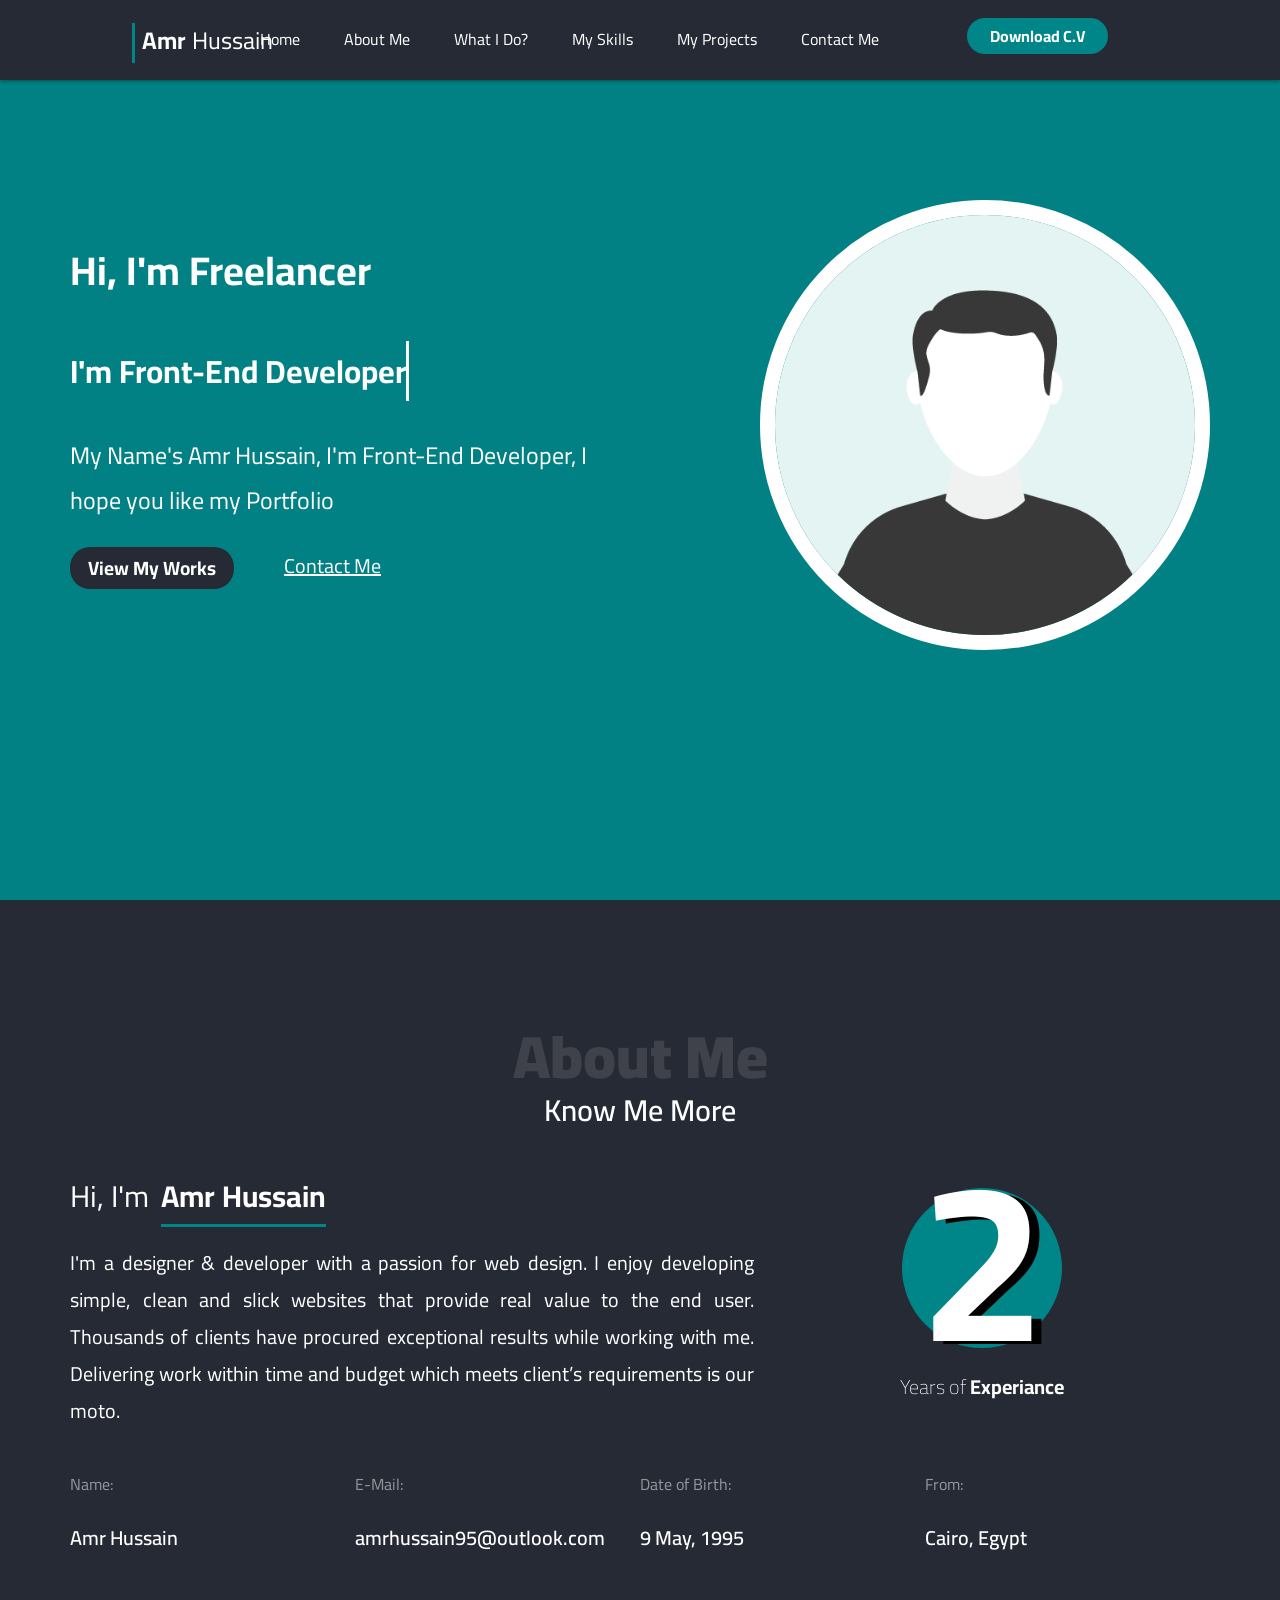
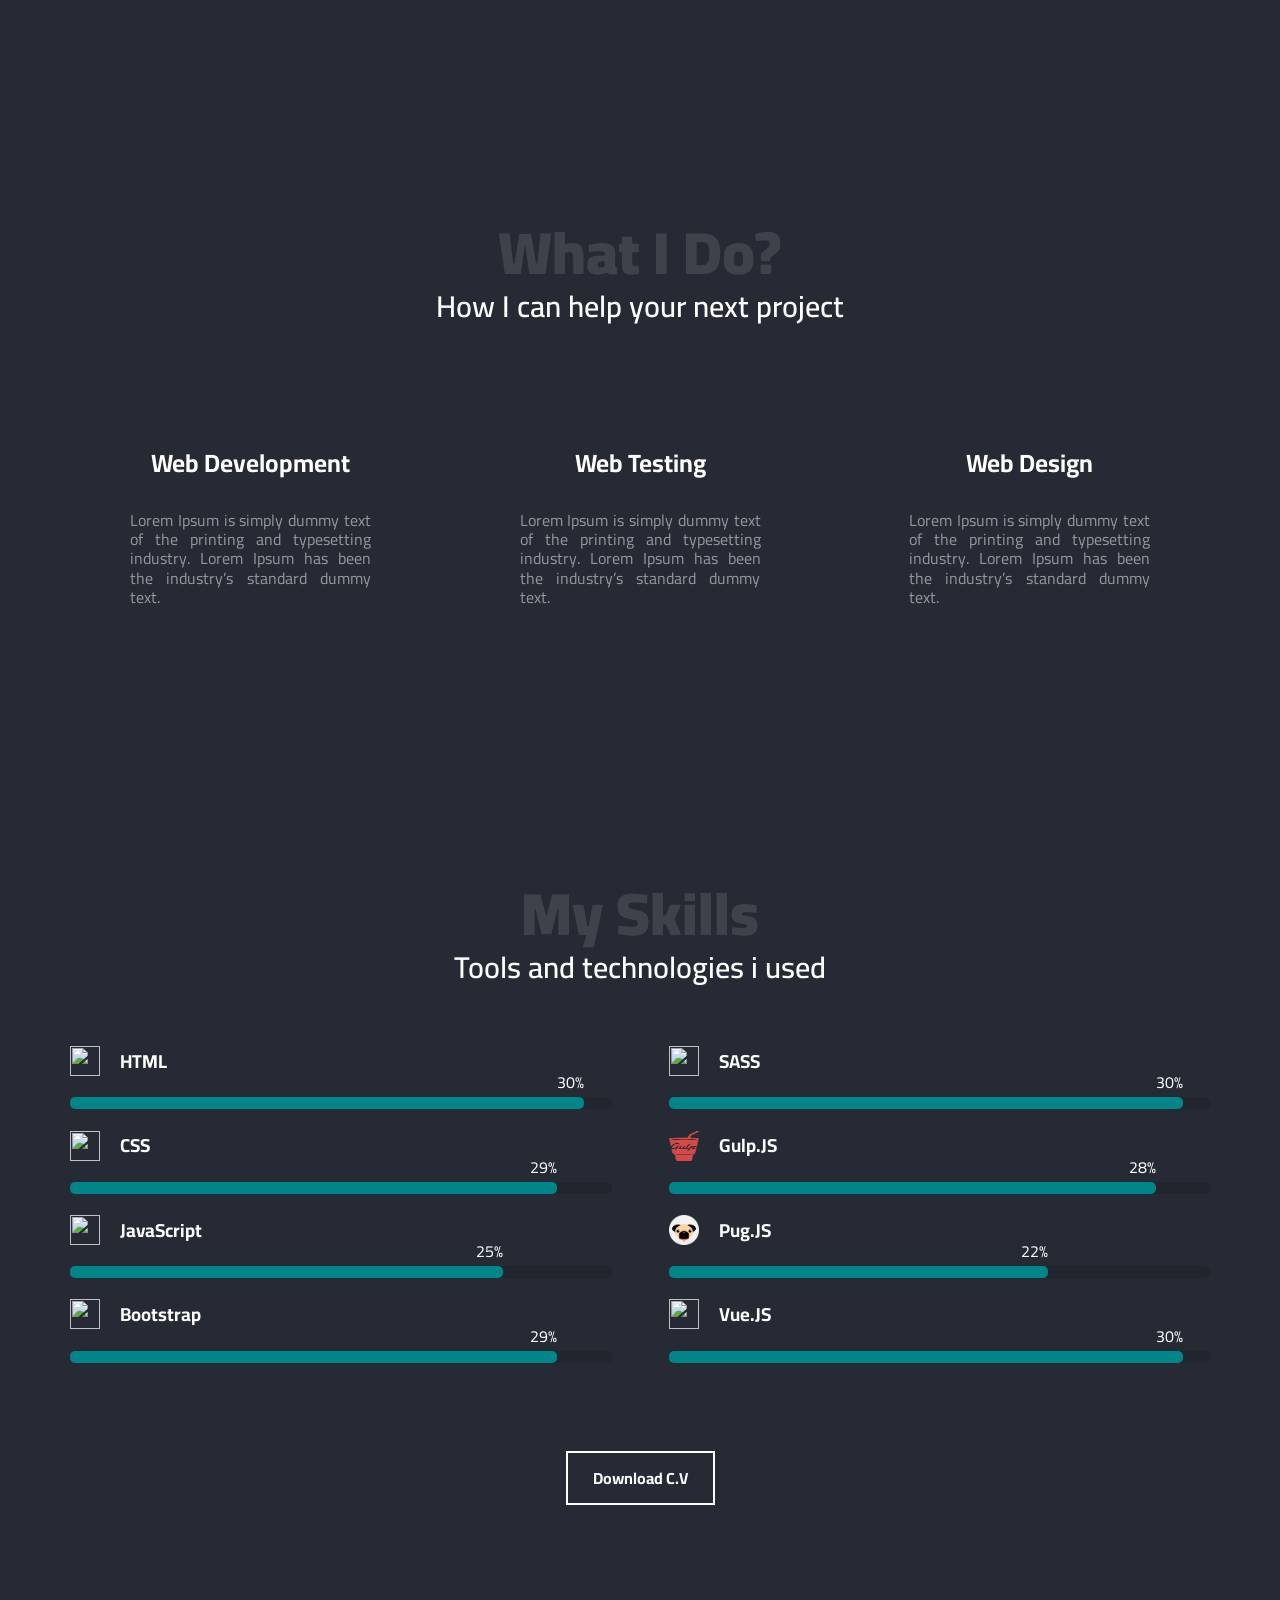
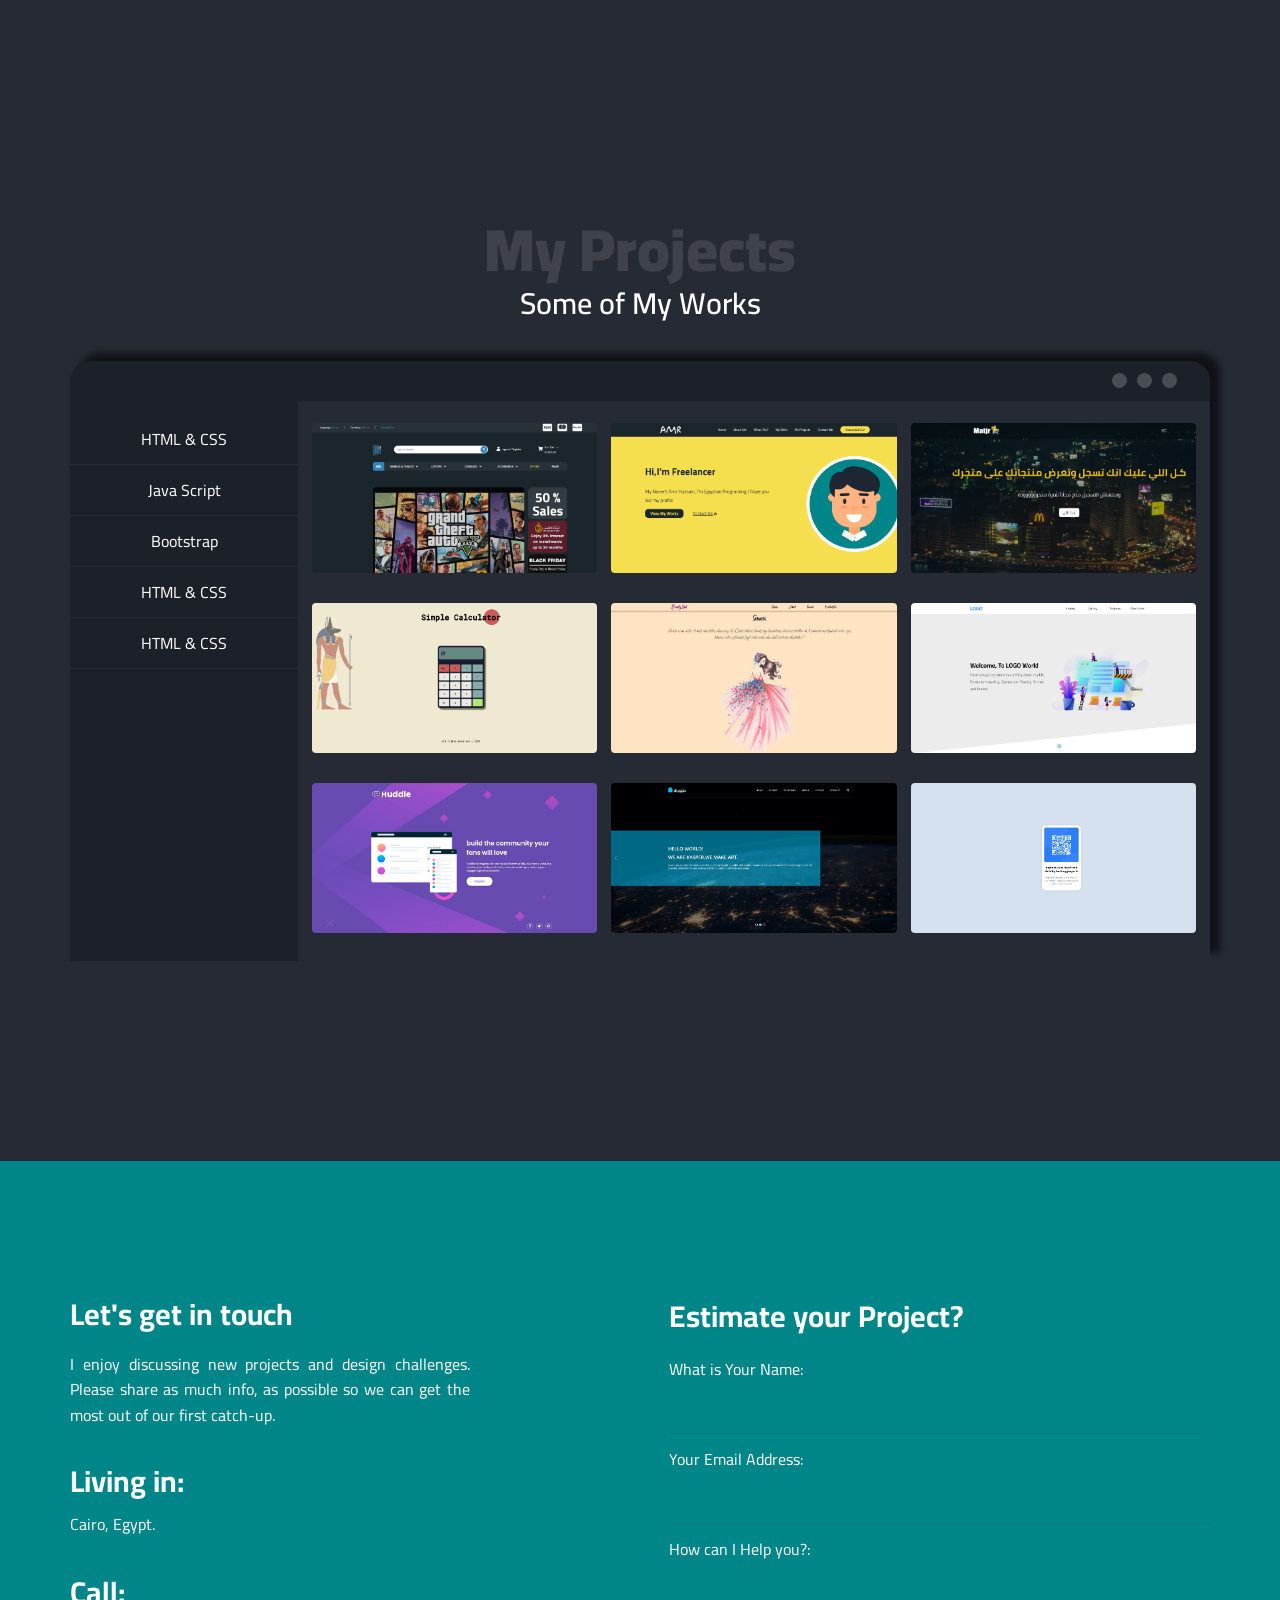
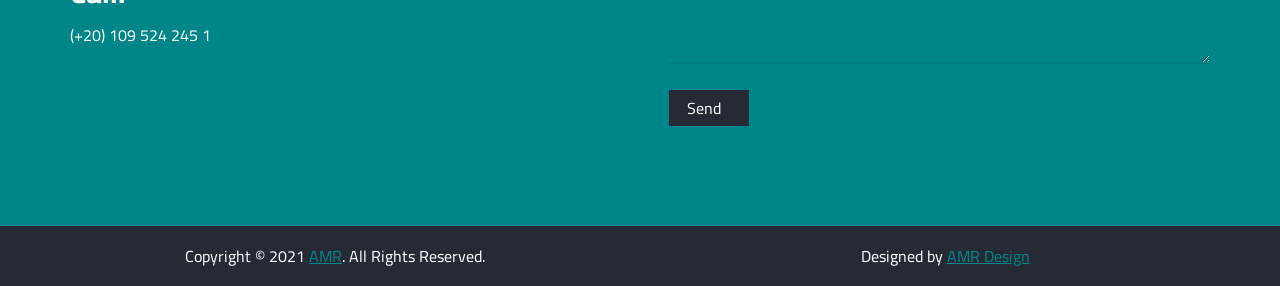
==== index.html @ 0e4fa02d "Add files via upload" ====
<!DOCTYPE html>
<html lang="en">
    <head>
        <meta charset="UTF-8">
        <meta http-equiv="X-UA-Compatible" content="IE=edge">
        <meta name="viewport" content="width=device-width, initial-scale=1.0">
        <!--import css file-->
        <link rel="stylesheet" href="css/mainpage.css">  
        <!--awesome icon file-->
        <link rel="stylesheet" href="css/all.min.css">
        <!-- js file -->
        <script src=""></script>
        <!--font style-->
        <link rel="preconnect" href="https://fonts.googleapis.com">
        <link rel="preconnect" href="https://fonts.gstatic.com" crossorigin>
        <link href="https://fonts.googleapis.com/css2?family=Cairo:wght@200;300;400;600;700;900&family=Pacifico&display=swap" rel="stylesheet"> 
        <!--title page tab-->
        <title>Amr Hussain | Portfolio</title>
        <link rel="shortcut icon" href="images/24294137_1676708622393645_2282482424281704878_n_1676708622393645.jpg">
    </head>
    <body id="body">

        <!-- header -->
        <div id="nav-bar" class="nav-bar">
            <div class="container-nav-bar">
                <div class="main-div0">
                    <div class="logo-div0">
                        <div class="logoo">
                            <span>Amr</span>
                            <span> Hussain</span>
                        </div>
                    </div>
                    <div class="ul-div0">
                        <ul>
                            <li><a href="#header">Home</a></li>
                            <li><a href="#about-me">About Me</a></li>
                            <li><a href="#what-i-do">What I Do?</a></li>
                            <li><a href="#my-skills">My Skills</a></li>
                            <li><a href="#my-projects">My Projects</a></li>
                            <li><a href="#contact-me">Contact Me</a></li>
                            <li class="night_light_mood">
                                <i class="fas fa-moon" id="fas fa-moon"></i>
                                <i class="fas fa-sun" id="fas fa-sun"></i>
                            </li>
                            <li><a href="https://drive.google.com/file/d/1WFa6tpm-2-0cqiLb13MuUr87xHEhuI08/view?usp=sharing" target="blank"><div class="cv">Download C.V</div></a></li>
                            
                        </ul>
                    </div>
                    <div class="list-icon_open" id="menu_icon_open">
                        <i class="fas fa-bars"></i>
                    </div>
                    <div class="list-icon_open" id="menu_icon_close">
                        <i class="fas fa-times"></i>
                    </div>
                </div>
            </div>
        </div>
            <div class="menu-for-mobile" id="mobile_menu">
                <ul>
                    <li class="link"><a href="#header">Home</a></li>
                    <li class="link"><a href="#about-me">About Me</a></li>
                    <li class="link"><a href="#what-i-do">What I Do?</a></li>
                    <li class="link"><a href="#my-skills">My Skills</a></li>
                    <li class="link"><a href="#my-projects">My Projects</a></li>
                    <li class="link"><a href="#contact-me">Contact Me</a></li>
                    <li class="night_light_mood">
                        <i class="fas fa-moon" id="fas fa-moon_mobile"></i>
                        <i class="fas fa-sun" id="fas fa-sun_mobile"></i>
                    </li>
                    <li class="link"><a href="https://drive.google.com/file/d/1WFa6tpm-2-0cqiLb13MuUr87xHEhuI08/view?usp=sharing" target="blank"><div class="cv">Download C.V</div></a></li>
                </ul>
            </div>
        <!-- Header -->
        <section id="header" class="header">
            <div class="container">
                <div class="main-div1">
                    <div class="header_p">
                        <h1>Hi, I'm Freelancer</h1>
                        <h3>I'm Front-End Developer</h3>
                        <p >My Name's Amr Hussain, I'm Front-End Developer, I hope you like my Portfolio</p>
                        <div class="buttons-of-header">
                            <a class="button-header" href="#my-projects"><span>View My Works</span></a>
                            <a href="#contact-me"><span class="contact-link">Contact Me</span><i class="fas fa-arrow-circle-down"></i></a>
                        </div>
                        
                    </div>
                    <div class="d2">
                        <div class="heade-img" >
                            <img src="images/Asset 2.png" alt="_blank">
                        </div>
                    </div>
                </div>
                <div class="down-arrow">
                    <i class="fas fa-angle-double-down"></i>
                </div>
            </div>
        </section>
        <!-- About Me -->
        <section id="about-me" class="about-me">
            <div class="container">
                <div class="main-div2">
                    <span class="as1">About Me</span>
                    <span class="as2">Know Me More</span>
                </div>
                <div class="my-name">
                    <div class="d1">
                        <span>Hi, I'm </span>
                        <span>Amr Hussain</span>
                        <p>I'm a designer & developer with a passion for web design. I enjoy developing simple, clean and slick websites that provide real value to the end user. Thousands of clients have procured exceptional results while working with me. Delivering work within time and budget which meets client’s requirements is our moto.</p>
                    </div>
                    <div class="d2">
                        <div class="d2-d1">
                            <div></div>
                            <h3>2</h3>
                        </div>
                        <div class="d2-d2">
                            <span>Years of <span>Experiance</span></span>
                        </div>
                    </div>
                </div>
                <div class="list-about-me">
                    <ul>
                        <li><h1>Name:</h1><p>Amr Hussain</p></li>
                        <li><h1>E-Mail:</h1><p>amrhussain95@outlook.com</p></li>
                        <li><h1>Date of Birth:</h1><p>9 May, 1995</p></li>
                        <li><h1>From:</h1><p>Cairo, Egypt</p></li>
                    </ul>
                </div>
            </div>
        </section>
        <!-- what i do -->
        <section id="what-i-do" class="what-i-do">
            <div class="container">
                <div class="main-div3">
                    <span class="as1">What I Do?</span>
                    <span class="as2">How I can help your next project</span>
                </div>
                <div class="table">
                    <div>
                        <i class="fas fa-pencil-ruler"></i>
                        <h3>Web Development</h3>
                        <p>Lorem Ipsum is simply dummy text of the printing and typesetting industry. Lorem Ipsum has been the industry’s
                            standard dummy text.</p>
                    </div>
                    <div>
                        <i class="fas fa-chart-line"></i>
                        <h3>Web Testing</h3>
                        <p>Lorem Ipsum is simply dummy text of the printing and typesetting industry. Lorem Ipsum has been the industry’s
                            standard dummy text.</p>
                    </div>
                    <div>
                        <i class="fas fa-desktop"></i>
                        <h3>Web Design</h3>
                        <p>Lorem Ipsum is simply dummy text of the printing and typesetting industry. Lorem Ipsum has been the industry’s standard dummy text.</p>
                    </div>
                </div>
            </div>
        </section>
        <!-- my skills -->
        <section id="my-skills" class="my-skills">
            <div class="container">
                <div class="main-div4">
                    <span class="as1">My Skills</span>
                    <span class="as2">Tools and technologies i used</span>
                </div>
                <div class="skills">
                        <div class="left-skills">
                            <div><h3><img class="skills_icons" src="images/Skills Icons/html-5.png">HTML</h3></div>
                            <div class="skills-container">
                                <div class="html-precentage" name="skill" data-width="95%" data-value="0%"><span class="spanSkill" data-numberValue="95"></span><span>%</span></div>
                            </div>
                            
                            <div><h3><img class="skills_icons" src="images/Skills Icons/css-3.png">CSS</h3></div>
                            <div class="skills-container">
                                <div class="css-precentage" name="skill" data-width="90%" data-value="0%"><span class="spanSkill" data-numberValue="90"></span><span>%</span></div>
                            </div>
                            <div><h3><img class="skills_icons" src="images/Skills Icons/js.png">JavaScript</h3></div>
                            <div class="skills-container">
                                <div class="js-precentage" name="skill" data-width="80%" data-value="0%"><span class="spanSkill" data-numberValue="80"></span><span>%</span></div>
                            </div> 
                            <div><h3><img class="skills_icons" src="images/Skills Icons/bootstrap.png">Bootstrap</h3></div>
                            <div class="skills-container">
                                <div class="bt-precentage" name="skill" data-width="90%" data-value="0%"><span class="spanSkill" data-numberValue="90"></span><span>%</span></div>
                            </div> 
                        </div> 
                        <div class="right-skills">
                            <div><h3><img class="skills_icons" src="images/Skills Icons/Sass logo.png">SASS</h3></div>
                            <div class="skills-container">
                                <div class="pho-precentage" name="skill" data-width="95%" data-value="0%"><span class="spanSkill" data-numberValue="95"></span><span>%</span></div>
                            </div> 
                            <div><h3><img class="skills_icons" src="images/Skills Icons/gulp logo.png">Gulp.JS</h3></div>
                            <div class="skills-container">
                                <div class="ill-precentage" name="skill" data-width="90%" data-value="0%"><span class="spanSkill" data-numberValue="90"></span><span>%</span></div>
                            </div>
                                <div><h3><img class="skills_icons" src="images/Skills Icons/pugjs.png">Pug.JS</h3></div>
                            <div class="skills-container">
                                <div class="in-precentage" name="skill" data-width="70%" data-value="0%"><span class="spanSkill" data-numberValue="70"></span><span>%</span></div>
                            </div> 
                            <div><h3><img class="skills_icons" src="images/Skills Icons/Vuejs.png">Vue.JS</h3></div>
                            <div class="skills-container">
                                <div class="xd-precentage" name="skill" data-width="95%" data-value="0%"><span class="spanSkill" data-numberValue="95"></span><span>%</span></div>
                            </div>                
                        </div>
                    </div>
                    
                </div>
                <div class="cv-skills">
                    <a id="cv2" class="cv2" href="https://drive.google.com/file/d/1WFa6tpm-2-0cqiLb13MuUr87xHEhuI08/view?usp=sharing" target="blank">Download C.V</a>
            </div>
        </section>
        <!-- my projects -->
        <section id="my-projects" class="my-projects">
            <div class="container">
                <div class="section-title">
                <span class="as1">My Projects</span>
                <span class="as2">Some of My Works</span>
                </div>
                <div class="main-div5">
                    <div class="header-page">
                        <div class="balls"></div>
                        <div class="balls"></div>
                        <div class="balls"></div>
                    </div>
                    <div class="projects-monitor">
                        <div class="list">
                            <ul>
                                <li>HTML & CSS</li>
                                <li>Java Script</li>
                                <li>Bootstrap</li>
                                <li>HTML & CSS</li>
                                <li>HTML & CSS</li>
                            </ul>
                        </div>
                        <div class="projects">
                            <div class="project-box">
                                <h3 class="title">Unbox Store</h3>
                                <div class="go-to">Preview</div>
                                <div class="like-icon"><i class="fas fa-thumbs-up"></i></div>
                                <div class="reply-icon"><i class="fas fa-reply"></i></div>
                            </div>
                            <div class="project-box">
                                <h3 class="title">Portfolio</h3>
                                <div class="go-to">Preview</div>
                                <div class="like-icon"><i class="fas fa-thumbs-up"></i></div>
                                <div class="reply-icon"><i class="fas fa-reply"></i></div>
                            </div>
                            <div class="project-box">
                                <h3 class="title">Landing Page of Matjer X</h3>
                                <div class="go-to">Preview</div>
                                <div class="like-icon"><i class="fas fa-thumbs-up"></i></div>
                                <div class="reply-icon"><i class="fas fa-reply"></i></div>
                            </div>
                            <div class="project-box">
                                <h3 class="title">Simple Calculator</h3>
                                <div class="go-to">Preview</div>
                                <div class="like-icon"><i class="fas fa-thumbs-up"></i></div>
                                <div class="reply-icon"><i class="fas fa-reply"></i></div>
                            </div>
                            <div class="project-box">
                                <h3 class="title">Beauty Soul</h3>
                                <div class="go-to">Preview</div>
                                <div class="like-icon"><i class="fas fa-thumbs-up"></i></div>
                                <div class="reply-icon"><i class="fas fa-reply"></i></div>
                            </div>
                            <div class="project-box">
                                <h3 class="title">LOGO</h3>
                                <div class="go-to">Preview</div>
                                <div class="like-icon"><i class="fas fa-thumbs-up"></i></div>
                                <div class="reply-icon"><i class="fas fa-reply"></i></div>
                            </div>
                            <div class="project-box">
                                <h3 class="title">Huddle</h3>
                                <div class="go-to">Preview</div>
                                <div class="like-icon"><i class="fas fa-thumbs-up"></i></div>
                                <div class="reply-icon"><i class="fas fa-reply"></i></div>
                            </div>
                            <div class="project-box">
                                <h3 class="title">Kasper</h3>
                                <div class="go-to">Preview</div>
                                <div class="like-icon"><i class="fas fa-thumbs-up"></i></div>
                                <div class="reply-icon"><i class="fas fa-reply"></i></div>
                            </div>
                            <div class="project-box">
                                <h3 class="title">QR Scanner</h3>
                                <div class="go-to">Preview</div>
                                <div class="like-icon"><i class="fas fa-thumbs-up"></i></div>
                                <div class="reply-icon"><i class="fas fa-reply"></i></div>
                            </div>
                        </div>
                    </div>
                </div>
            </div>
        </section>      
        <!-- Contact Me -->
        <section id="contact-me" class="before-footer">
            <div class="container">
                <div class="main-div10">
                    <div class="d1-before-footer">
                        <h1>Let's get in touch</h1>
                        <p class="p1">I enjoy discussing new projects and design challenges. Please share as much info, as possible so we can get the most out of our first catch-up.</p>
                        <h2>Living in:</h2>
                        <p>Cairo, Egypt.</p>
                        <h2>Call:</h2>
                        <p>(+20) 109 524 245 1</p>
                        <ul>
                            <li><a class="facebook" href="https://www.facebook.com/profile.php?id=100021500842280" title="My Profile on Facebook" target="blank"><i class="fab fa-facebook"></i></a></li>
                            <li><a class="twitter" title="My Profile on Twitter" href="https://twitter.com/AmrHuss10971486" target="blank"><i class="fab fa-twitter"></i></a></li>
                            <li><a class="insta" title="My Profile on Instagram" href="https://www.instagram.com/amrhussain95/" target="blank"><i class="fab fa-instagram"></i></a></li>
                            <li><a class="github" title="My Profile on Github" href="https://github.com/AmrHussain" target="blank"><i class="fab fa-github"></i></a></li>
                            <li><a class="linked-in" title="My Profile on Linked in" href="https://www.linkedin.com/in/amr-hussain-0599191b7/" target="blank"><i class="fab fa-linkedin"></i></a></li>
                        </ul>
                    </div>
                    <div class="d2-before-footer">
                        <div>
                            <h1>Estimate your Project?</h1>
                        </div>
                        <div>
                            <label>What is Your Name:</label>
                            <input type="text">
                        </div>
                        <div>
                            <label>Your Email Address:</label>
                            <input type="email">
                        </div>
                        <div>
                            <label>How can I Help you?:</label>
                            <textarea></textarea>
                        </div>
                        <div>
                            <span class="button-before-footer">Send<i class="fas fa-arrow-right"></i></span>
                        </div>
                        
                    </div>
                </div>
            </div>
        </section>
        <!-- footer -->
        <section class="footer">
            <span>Copyright © 2021 <span class="amr">AMR</span>. All Rights Reserved.</span>
            <span>Designed by <span class="amr-design">AMR Design</span></span>
        </section>
        <!--Up Arrow -->
        <div class="arrow-icon" id="btn_upToTop">
            <i class="fas fa-chevron-up" id="up_arrow"></i>
        </div>
        <!-- Js File Import -->
        <script src="JavaScript/main.js"></script>
    </body>
</html>
---- css/mainpage.css ----
/* ............................................................................Global Rulse...................................................................................... */

*{
    -webkit-box-sizing: border-box;
    -moz-box-sizing: border-box;
    box-sizing: border-box;
}

html{
    scroll-behavior: smooth;
    font-family: 'Cairo', sans-serif;
}

body{
    margin: 0px;
    padding: 0px;
    background-color: var(--body-dark);
    overflow-x: hidden;
}

a{
    text-decoration: none;
    color: var(--white-off);
}

ul{
    padding: 0;
}

::-webkit-scrollbar {
    width: 10px;
}

::-webkit-scrollbar-track {
    background-color: #1C2129;
}

::-webkit-scrollbar-thumb {
    background-color: #ffffff52;
    border-radius: 10px;
}

::selection{
    background-color: var(--white-off);
    color: var(--body-dark);
}

.container-nav-bar{
    width: 80%;
}



/* ............................................................................... media querrys ........................................................................................ */
.container {
    margin: 0 auto;
    padding: 0 15px ;
}

/* small mobile screen */
@media (max-width:490px) {

    .container {
        width: auto;
    }
}

/* large mobile screen */
@media (min-width:490px){

    .container {
        width: 460px;
    }
}

/* <!-- small --> */

@media (min-width:768px){

    .container {
        width: 750px;
    }

}

/* <!-- medium --> */
@media (min-width:992px){

    .container {
        width: 970px;
    }

}

/* <!-- larg --> */
@media (min-width:1200px) {

    .container {
        width: 1170px;
    }

}
/* ..................................................................................colors panel............................................................................... */

:root{
    --Yellow: #008689;
    --body-dark: #252A34;
    --alfha: .5;
    --white-off: #ffffff;
    --black: #000000;
}

/* ..................................................................................  body layout  ............................................................................. */

body{
    transition: .2s;
}
/*.....................................................................................nav bar style............................................................................*/

.nav-bar{
    display: flex;
    justify-content: center;
    align-items: center;
    background-color: var(--body-dark);
    color: var(--white-off);
    padding: 5px;
    text-align: center;
    position: fixed;
    width: 100%;
    height: 80px;
    z-index: 10000;
    box-shadow: 0px 0px 5px 0px rgba(0, 0, 0, 0.589);
    transition: .3s;
    
}

.main-div0{
    display: flex;
    flex-flow: row nowrap;
    justify-content: center;
    align-items: center;
}

.main-div0 .logo-div0{
    position: relative;
    display: flex;
    flex-flow: row nowrap;
    justify-content: left;
    align-items: center;
    font-size: 1.5em;
    width: 30%;
    font-weight: 700;
    text-align: left;
    overflow: hidden;
}

.main-div0 .logoo::before{
    content: "";
    position: absolute;
    left: 0px;
    bottom: 0px;
    height: 40px;
    width: 3px;
    background-color: var(--Yellow);
    transition: .5s;
}

.main-div0 .logoo:hover:before{
    transform: translateY(100%);
}

.main-div0 .logoo::after{
    content: "";
    position: absolute;
    bottom: 0;
    left: 0;
    height: 3px;
    width: 155.33px;
    background-color: var(--Yellow);
    transform: translateX(-100%);
    transition: .5s;
}

.main-div0 .logoo:hover::after{
    transform: translateX(0) ;
}



.main-div0 .logoo span:first-child{
    padding-left: 10px;
    cursor: pointer;
}


.main-div0 .logoo span:last-child{
    font-weight: lighter;
    padding-left: 1px;
    cursor: pointer;
}



.nav-bar .ul-div0{
    display: flex;
    flex-flow: row nowrap;
    justify-content: right;
    list-style: none;
    width: 70%;
    white-space: nowrap;
}

.nav-bar ul li{
    display: inline-block;
    margin-right: 40px;
    overflow: hidden;
    
}

.nav-bar a{
    position: relative;
    text-decoration: none;
    font-size: 1em; 
}

.nav-bar ul li a::after{
    content: "";
    position: absolute;
    bottom: 0;
    left: 0;
    background-color: var(--Yellow);
    height: 3px;
    width: 100%;
    transform: translate(-150%);
    transition: .3s;

}

.nav-bar ul li:last-child a::after{
    display: none;
}

.nav-bar ul li:hover a::after {
    transform: translate(0);
}

.fas.fa-moon{
    cursor: pointer;
}

.fas.fa-sun{
    cursor: pointer;
}

.list-icon_open  {
    display: flex;
    flex-flow: row nowrap;
    justify-content: flex-end;
    align-items: center;
    width: 70%;
    font-size: 1.5em;
} 

.list-icon_open i {
    cursor: pointer;
}

.cv{
    padding: 0px 20px;
    font-size: 1em; 
    font-weight: bolder;
    background-color: var(--Yellow);
    border-style: solid;
    border-color: transparent;
    border-radius: 20px;
    text-decoration: none;
    transition: .3s;
    color: var(--white-off) !important;
}

.menu-for-mobile{
    display: flex;
    justify-content: center;
    align-items: center;
    position: fixed;
    top: 0;
    left: 0;
    width: 100%;
    grid-area: 2 / 1 / 3 / 11;
    margin-top: 50px;
    height: 0;
    transition: .6s;
    background-color: var(--body-dark);
    overflow: hidden;
    z-index: 9999;
}

.menu-for-mobile .ul-div0 {
    display: flex;
    flex-flow: row nowrap;
    justify-content: right;
    list-style: none;
    width: fit-content;
    white-space: nowrap;
}

.menu-for-mobile ul li {
    display: block;
    overflow: hidden;
}

.menu-for-mobile a {
    position: relative;
    text-decoration: none;
    color: var(--white-off);
    font-size: 1em;
}

.menu-for-mobile ul li a::after {
    content: "";
    position: absolute;
    bottom: 0px;
    left: 0;
    background-color: var(--Yellow);
    height: 3px;
    width: 100%;
    transform: translate(-300%);
    transition: .3s;

}

.menu-for-mobile ul li:last-child a::after {
    display: none;
}

.menu-for-mobile ul li:hover a::after {
    transform: translate(0);
}

.menu-for-mobile ul{
    list-style: none;
    text-align: center;
    color: var(--white-off);
    font-size: 2em;
    font-weight: bold;
}

.menu-for-mobile ul li{
    padding: 20px 10px;
}

@media (max-width:1200px){
    .nav-bar .ul-div0{
        display: none;
    }

    .main-div0 .logo-div0{
        width: 80%;
    }

    .list-icon {
        width: 20%;
    }
}

@media (min-width:1200px) {
    .list-icon_open {
        display: none !important;
    }

    .menu-for-mobile {
        height: 0 !important;
    }
    }
    

/*..................................................................................... Header........................................................................... */


.header{
    position: relative;
    padding: 200px 20px 100px 20px;
    min-height: 100vh;
}

.header::after{
    content: "";
    position: absolute;
    inset: 0;
    background-image: url(../images/Header-Background/wp2856124-hd-gif-wallpapers.gif);
    filter: grayscale();
    width: 100%;
    height: 100%;
    z-index: -2;
}
.header::before{
    content: "";
    position: absolute;
    inset: 0;
    background-color: var(--Yellow);
    width: 100%;
    height: 100%;
    z-index: -1;
    opacity: .95;
    
}

.main-div1{
    display: flex;
}

.heade-img{
    display: flex;
    justify-content: center;
    align-items: center;
    width: 450px;
    height: 450px;
    border-style: solid;
    border-color: var(--white-off);
    border-width: 15px;
    border-radius: 50%;
    overflow: hidden;
}

.heade-img > img{
    width: inherit;
    height: inherit;
}

.main-div1 .header_p{
    width: 50%;
}

.main-div1 .d2{
    width: 50%;
    position: relative;
    display: flex;
    justify-content: flex-end;
    align-items: center;
}

.main-div1 .header_p h1{
    font-size: 2.5em;
    color: var(--white-off) !important;

}

.main-div1 .header_p h3{
    font-size: 2em;
    font-weight: auto;
    border-right-style: solid;
    border-color: var(--white-off);
    color: var(--white-off) !important;
    width: fit-content;
    animation: writter 5s steps(24) infinite alternate , cursor-effect .3s infinite  alternate-reverse  ;
    white-space: nowrap;
    overflow: hidden;

}

@keyframes writter{
    from{
        width: 0px;
    }
    to{
        width: 450px;

    }
}

@keyframes cursor-effect{
    from{
        border-color: transparent;
    }
    to{
        border-color: var(--body-dark);

    }
}

.header_p p{
    color: var(--white-off) !important;
    font-size: 1.5em;
    width: auto;
}

.header_p .button-header{
    padding: 0px 15px;
    font-size: 1.2em;
    font-weight: bolder;
    border-style: solid;
    border-color: transparent;
    border-radius: 20px;
    text-decoration: none;
    white-space: nowrap;
    transition: .3s;
    background-color: var(--body-dark) !important;
    color: var(--white-off) !important;
}

.header_p .button-header:hover{
    
    color: var(--body-dark);
    background-color: var(--white-off);    
}

.buttons-of-header{
    display: flex;
    flex-flow: row nowrap;
    white-space: nowrap;
}

.buttons-of-header span{
    color: var(--white-off) !important;
}

.header_p .contact-link{
    margin-left: 50px;
    color: var(--white-off);
    font-size: 20px;
    text-decoration: underline;
    color: var(--white-off) !important;

}

.header_p i{
    margin-left: 10px;
    color:var(--white-off);
}

.down-arrow{
    display: flex;
    justify-content: center;
    align-items: center;
    font-size: 1.7em;
    position: relative;
    top: 150px;
    color: var(--white-off);
    animation: down-arrow .5s infinite alternate-reverse ease-in ;
}

@keyframes down-arrow{
    from{
        transform: translateY(0px);    
    }

    to{
        transform: translateY(40px);  
    }
}

@media (max-width:1200px){
    .main-div1{
        display: grid;
        grid-template-columns: 1;
        grid-template-rows: repeat(2, auto);
        flex-flow: column nowrap;
    }

    .main-div1 .header_p{
        width: 100%;
        grid-area: 2 / 1 / 3 / 2;
        display: flex;
        flex-flow: column nowrap;
        justify-content: center;
        align-items: center;
        text-align: center;
    }
    
    .main-div1 .d2{
        grid-area: 1 / 1 / 2 / 2;
        width: 100%;
        justify-content: center;
        align-items: center;
    }

    .heade-img{
        width: 250px;
        height: 250px;
        border-style: solid;
        border-color: var(--white-off);
        border-width: 7px;
        border-radius: 50%;
        overflow: hidden;
    }

    .main-div1 .header_p h3{
        display: none;
    
    }

    .down-arrow{
        top: 50px;
    }
    
}
@media (max-width: 490px){
    .buttons-of-header {
            flex-flow: column nowrap;
            white-space: nowrap;
        }

    .header_p .contact-link {
        margin: 5px;
    }
}

/* .....................................................................................about me.......................................................................... */
.about-me{
    position: relative;
    padding: 100px 20px 100px 20px;
}


.main-div2{
    display: flex;
    flex-direction: column;
    text-align: center;
    
}

.as1{
    font-size: 60px;
    font-weight: 900;
    color: rgba(175, 174, 174, 0.192) !important;
}

.as2{
    position: relative;
    top:-30px;
    font-size: 30px;
    font-weight: 600;
    color: var(--white-off);
}

.my-name{
    display: flex;
    flex-flow: row nowrap;
    width: 100%;
}

.my-name > .d1{
    color: var(--white-off);
    font-size: 30px;
    width: 60%;
}

.my-name .d1 span:nth-child(2){
    margin-left: 5px;
    border-bottom-style: solid;
    border-color: var(--Yellow);
    color: var(--white-off);
    font-size: 30px;
    font-weight: bold;
}
.my-name .d1 p{
    color: currentColor;
    font-size: 20px;
    text-align: justify;
}
.my-name > .d2{
    width: 40%;
    display: flex;
    flex-flow: column nowrap;
}

.my-name .d2 > .d2-d1{
    position: relative;
    display: flex;
    justify-content: center;
    align-items: center;  
    width: 100%; 
    height: 200px; 
}

.my-name .d2 > .d2-d1 > div{
    position: absolute;
    background-color: var(--Yellow);
    border-style: solid;
    border-color: transparent;
    border-radius: 50%;
    width: 160px;
    height: 160px;
}

.my-name .d2 .d2-d1 > h3{
    position: absolute;
    transform: translate(0px, -10px);
    font-size: 225px;
    font-weight: bold;
    color: var(--white-off) !important;
    text-shadow: 10px 3px 0px  black;
}

.my-name .d2 > .d2-d2{
    display: flex;
    flex-flow: row;
    justify-content: center;
    align-items: center;
    width: 100%;
}


.my-name .d2 .d2-d2 > span{
    color: var(--white-off);
    font-size: 20px;
    font-weight:100;
}
.d2 .d2-d2 > span > span{
    color: var(--white-off);
    font-size: 20px;
    font-weight: 700;
}

.list-about-me{
    margin: 0px;
    overflow: hidden;
}
.list-about-me ul{
    display: flex;
    flex-direction: row;
    padding: 0px;
    list-style: none;
    color: var(--white-off);
    font-size: 20px;
    font-weight: 600;
}
.list-about-me ul h1{
    font-size: 16px;
    font-weight: normal;
    color: var(--white-off);
    opacity: .5;
    margin: 0px;
}

.list-about-me ul li{
    width: 25%;

}

.list-about-me ul li p{
    white-space: pre-wrap;
}

@media (max-width:1100px){
    .my-name{
        flex-flow: column nowrap;
        justify-content: center;
        align-items: center;
        
    }

    .list-about-me{
        display: flex;
        justify-content: center;
        align-items: center;
    }

    .list-about-me ul{
        display: flex;
        flex-flow: row wrap;
        
    }

    .list-about-me ul li{ 
        width: 50%;
        margin-top: 10px;
    }

    .my-name > .d1{
        width: 100%;
    }
}

/* ...................................................................................what i do ...............................................................................*/

.what-i-do{
    position: relative;
    padding: 100px 20px 100px 20px;
}

.main-div3{
    display: flex;
    flex-direction: column;
    text-align: center;
    
}

.table{
    display: grid;
    grid-template-columns: repeat(3, calc(95%/3));
    grid-template-rows: auto;
    justify-content: space-between;
    text-align: center;
    margin-top: 50px;
}

.table i{
    font-size: 3.5em;
    color: var(--Yellow);
}

.table h3{
    font-size: 25px;
    color: var(--white-off)
}

.table p{
    font-size: 16px;
    font-weight: 400;
    color: var(--white-off);
    text-align: justify;
    margin: 0px 60px 50px;
    opacity: .5;
    line-height: 1.2;

}

@media (max-width:992px){
    .table{
        grid-template-columns: repeat(2, calc(95%/2));
    }
}

@media (max-width:768px){
    .table{
        grid-template-columns: repeat(1, 100%);
    }
}

/* .........................................................................................my skill ........................................................................*/

.my-skills{
    position: relative;
    padding: 100px 20px 100px 20px;
}

.main-div4{
    display: flex;
    flex-direction: column;
    text-align: center;
    
}

.my-skills{
    padding-bottom: 200px;
}

.skills{
    display: grid;
    grid-template-columns: repeat(2, calc(95%/2));
    grid-template-rows: auto;
    justify-content: space-between;
}

.skills .left-skills > h1,
.skills .right-skills > h1{
    color: var(--white-off);
}

.skills h3{
    color: var(--white-off);
    display: flex;
    justify-content: start;
    align-items: center;
}

.skills .left-skills .skills-container,
.skills .right-skills .skills-container{
    background-color: rgba(0, 0, 0, 0.11) ;
    border-style: solid ;
    border-width: 0px;
    border-color: transparent;
    border-radius: 5px;
    width: 100%;
    height: 12px;
}



.skills .left-skills .skills-container span,
.skills .right-skills .skills-container span{
    position: relative;
    bottom: 30px;
    color: var(--white-off);
}

.html-precentage,
.css-precentage,
.js-precentage,
.bt-precentage,
.pho-precentage,
.ill-precentage,
.in-precentage,
.xd-precentage
{
    visibility: visible;
    background-color: var(--Yellow) ;
    border-style: solid ;
    border-color: transparent;
    border-radius: 5px;
    border-width: 0px;
    height: 12px;
    position: relative;
    text-align: right;
}



.skills .left-skills .html-precentage{
    width: 0%;
}
.skills .left-skills .css-precentage{
    width: 0%;
}

.skills .left-skills .js-precentage{
    width: 0%;
}
.skills .left-skills .bt-precentage{
    width: 0%;
}

.skills .right-skills .pho-precentage{
    width: 0%;
}
.skills .right-skills .ill-precentage{
    width: 0%;
}

.skills .right-skills .in-precentage{
    width: 0%;
}
.skills .right-skills .xd-precentage{
    width: 0%;
}

.skills_icons{
    width: 30px;
    height: 30px;
    margin-right: 20px;
}
.cv-skills{
    margin-top: 100px;
    text-align: center;
}

.cv2{
    padding: 10px 25px;
    font-size: 16px; 
    font-weight: bolder;
    background-color:transparent;
    border-style: solid;
    border-width: 2px;
    text-decoration: none;
    transition: .3s;
}

.cv2:hover{
    color: var(--body-dark) ;
    background-color:var(--white-off);
    border-color: transparent; 
}


@media (max-width:768px){
    .skills{
        grid-template-columns: repeat(1, 100%);
    }

    .skills .left-skills,
    .skills .right-skills{
    display: grid;
    grid-template-columns: repeat(1, 100%);
    justify-content: center;
}
}
/* ................................................................................... my projects.......................................................................... */

.my-projects{
    position: relative;
    padding: 100px 20px 100px 20px;
}

.section-title{
    display: flex;
    flex-direction: column;
    text-align: center;
}

.main-div5{
    position: relative;
    margin-bottom: 100px;
    background-color: #1c2129;
    border-style: solid;
    border-top-left-radius: 20px;
    border-top-right-radius: 20px;
    border-color: transparent;
    border-width: 0px;
    padding: 0px;
    box-shadow: 10px -8px 7px  rgba(0, 0, 0, 0.575);
    height: 600px;
    overflow: hidden;
}

.header-page{
    position: absolute;
    top: 0px;
    display: flex;
    flex-flow: row nowrap;
    justify-content: flex-end;
    align-items: center;
    padding-right: 20px;
    width: 100%;
    background-color: transparent;
    border-style: solid;
    border-top-left-radius: 20px;
    border-top-right-radius: 20px;
    border-color: transparent;
    height: 40px;
    z-index: 1;
}

.header-page .balls{
    background-color: rgba(255, 255, 255, 0.199);
    border-style: solid;
    border-width: 1px;
    border-color: transparent;
    border-radius: 50%;
    width: 15px;
    height: 15px;
    margin-right: 10px;
    transition: .3s;
    cursor: pointer;

}

.header-page .balls:first-child:hover{
    background-color: rgb(6, 223, 6);
}
.header-page .balls:nth-child(2):hover{
    background-color: orange;
}
.header-page .balls:last-child:hover{
    background-color: rgba(255, 0, 0, 0.712);
}

.main-div5 .projects-monitor{
    position: relative;
    top: 37px;
    
}
.main-div5 .list{
    width: 20%;
    height:560;
}

.main-div5 ul{
    padding: 0px;
    color: var(--white-off);
    list-style: none;
    text-align: center;
}
.main-div5 ul li{
    padding-top: 10px;
    padding-bottom: 10px;
    border-bottom-style: solid;
    border-width: 1px;
    border-color: var(--body-dark);
    color: var(--white-off) !important;
    transition: .3s;
}
.main-div5 ul li:hover{
    box-shadow: 0px 5px 5px rgba(0, 0, 0, 0.26);
    cursor: pointer;
}

.projects-monitor{
    display: flex;
    flex-direction: row;
    height: inherit;
    
}
    

.main-div5 .projects{
    position: relative;
    top: 3px;
    display: flex;
    flex-flow: row wrap;
    justify-content: space-evenly;
    width: 80%;
    height: inherit;
    padding-top: 2%;
    padding-bottom: 2%;
    overflow-y: scroll;
    height: 560px;
    background-color: var(--body-dark);
}

.main-div5 .project-box{
    position: relative;
    width: calc(94%/3);
    border-radius: 4px;
    max-width: 100%;
    height: 150px;
    margin-bottom: 30px;
    box-sizing: border-box;
    overflow: hidden;
}

.main-div5 .project-box::before{
    content: "";
    background-size: cover;
    position: absolute;
    top: 0px;
    right: 0px;
    bottom: 0px;
    left: 0px;
}

.main-div5 .project-box::before{
    background-image: url("../images/12.png")
}

.main-div5 .project-box:nth-child(2)::before{
    background-image: url("../images/13.png")
}
.main-div5 .project-box:nth-child(3)::before{
    background-image: url("../images/14.png")
}
.main-div5 .project-box:nth-child(4)::before{
    background-image: url("../images/Screenshot\ 2021-11-07\ 181539.png")
}
.main-div5 .project-box:nth-child(5)::before{
    background-image: url("../images/Screenshot\ 2022-05-12\ 025045.jpg")
}
.main-div5 .project-box:nth-child(6)::before{
    background-image: url("../images/Screenshot\ 2022-05-12\ 025117.jpg")
}
.main-div5 .project-box:nth-child(7)::before{
    background-image: url("../images/Screenshot\ 2022-05-12\ 025141.jpg")
}
.main-div5 .project-box:nth-child(8)::before{
    background-image: url("../images/Screenshot\ 2022-05-12\ 025218.jpg")
}
.main-div5 .project-box:nth-child(9)::before{
    background-image: url("../images/Screenshot\ 2022-05-12\ 025245.jpg")
}

.main-div5 .project-box:hover::before{
    opacity: .2;
    transition: 3s;
    transform: scale(1.1);
}

.main-div5 .project-box:hover{
    box-shadow: 0px 0px 0px 2px var(--white-off) ;
    transition: .5s;
    z-index: 1;
}

.project-box .title{
    padding: 0px;
    margin: 0px;
    width: 100%;
    position: absolute;
    bottom: -200px;
    border-bottom-left-radius: 4px;
    border-bottom-right-radius: 4px;
    text-align: center;
    background-color: var(--white-off);
    color: var(--body-dark) !important;
    transition: .5s;
    white-space: nowrap;
    cursor: default;
}

.project-box:hover .title{
    bottom: 0px;
}

.go-to{
    position: absolute;
    display: flex;
    justify-content: center;
    align-items: center;
    padding: 0 10px;
    right: 50%;
    bottom: -100px;
    transform: translate(50%, 25%);
    border-radius: 2px;
    color: var(--body-dark);
    background-color: var(--white-off);
    font-size: 18px;
    font-weight: 700;
    text-align: center;
    transition: .5s;
    cursor: pointer;
}

.project-box:hover .go-to{
    bottom: 50%;
}



.project-box .like-icon{
    bottom: 50px;
}

.project-box .reply-icon{
    bottom: 100px;
}

.project-box .reply-icon,
.project-box .like-icon{
    display: flex;
    justify-content: center;
    align-items: center;
    background-color: var(--white-off);
    border-radius: 50%;
    width: 40px;
    height: 40px;
    color:  var(--body-dark);
    font-size: 20px;
    position: absolute;
    right: -100px;
    cursor: pointer;
}

.project-box:hover .like-icon,
.project-box:hover .reply-icon{
    right: 10px;
    transition: .5s;
}

@media (min-width:768px) and (max-width:992px){
    .main-div5 .project-box{
        width: calc(94%/2);
    }
    
}

@media (min-width:490px) and (max-width:768px){
    .main-div5 .project-box{
        width: calc(94%/2);
    }
    .main-div5 .list{
        display: none;
    }
    .main-div5 .projects{
        width: 100%;
    }
    
}

@media(max-width:490px){
    .main-div5 .project-box{
        width: 95%;
    }
    .main-div5 .list{
        display: none;
    }
    .main-div5 .projects{
        width: 100%;
    }

}
/* ..............................................................................before footer ....................................................................................*/

.before-footer{
    padding: 100px 20px 100px 20px;
    background-color: var(--Yellow);
    color: var(--white-off) !important;
}

.main-div10{
    display: grid;
    grid-template-columns: repeat(2, calc(95%/2));
    justify-content: space-between;
    align-items: center;
}



.d1-before-footer h1{
    font-size: 30px;
    font-weight: bold;
    margin-bottom: 10px;
    color: var(--white-off) !important;
}

.d1-before-footer .p1{
    font-size: 16px;
    font-weight: 400;
    line-height: 1.6;
    max-width: 400px;
    text-align: justify;
    color: var(--white-off) !important;
}
.d1-before-footer h2{
    font-size: 30px;
    margin-bottom: 0px;
    color: var(--white-off) !important;
}

.d1-before-footer p{
    margin-top: 0px;
    font-size: 16px;
    color: var(--white-off) !important;
}

.d1-before-footer ul{
    list-style: none;
    padding-left: 0px;
    margin-top: 30px;

}

.d1-before-footer ul li{
    display: inline-block;
    padding-right: 20px;
}

.d1-before-footer i{
    font-size: 30px;
    color: var(--white-off);
    transition: .3s;
}

.facebook i:hover,
.twitter i:hover,
.insta i:hover,
.github i:hover,
.linked-in i:hover{
    transform: scale(1.2);
    color: var(--body-dark);
}


.d2-before-footer h1{
    font-size: 30px;
    font-weight: bold;
    margin-bottom: 10px;
    color: var(--white-off) !important;
}
.d2-before-footer label{
    display: block;
    font-size: 16px;
    font-weight: 400;
    margin-top: 10px;
    
}

.d2-before-footer input{
    background-color: transparent;
    outline: none;
    border: none;
    border-bottom-style: solid;
    border-bottom-color: rgb(0, 0, 0, 0.1 ) ;
    border-bottom-width: 1px;
    width: 100%;
    height: 50px;
    font-size: 16px;
    font-weight: bold;
    transition: .3s;
}

.d2-before-footer textarea{
    background-color: transparent;
    outline: none;
    border: none;
    border-bottom-style: solid;
    border-bottom-color: rgb(0, 0, 0, 0.1 ) ;
    border-bottom-width: 1px;
    width: 100%;
    height: 100px;
    font-size: 16px;
    font-weight: bold;
    transition: .3s;
}

.d2-before-footer input:focus,
.d2-before-footer textarea:focus{
    border-bottom-color: rgb(0, 0, 0, 0.5 ) ;
    border-bottom-width: 1.5px;
    
}

.d2-before-footer div:last-child{
    margin-top: 20px;
}

.button-before-footer{
    padding: 0px 15px;
    color: var(--white-off) !important;
    font-size: 16px;
    background-color: var(--body-dark) !important;
    border-style: solid;
    border-color: transparent;
    text-decoration: none;
    white-space: nowrap;
    cursor: pointer;
    
}

.d2-before-footer i{
    margin-left: 10px;
    font-size: 15px;
    transition: .3s;
}

.button-before-footer:hover  i{
    transform: translate(10px, 0px);
}

@media (max-width:490px){

    .main-div10{
        display: grid;
        grid-template-columns: repeat(1, 100%);
        grid-template-rows: auto;
        
    }

    .d1-before-footer{
        grid-area: 2 / 1 / 3 / 2;
        margin-top: 50px;
        display: flex;
        flex-flow: column nowrap;
        justify-content: center;
        align-items: center;
    }

    .d2-before-footer{
        grid-area: 1 / 1 / 2 / 2;
        display: flex;
        flex-flow: column nowrap;
        justify-content: center;
        align-items: center;
    }
    .d2-before-footer > div{
        width: 100%;
    }
    .d2-before-footer > div h1{
        text-align: center;
    }
    .d2-before-footer > div:last-child{
        display: flex;
        justify-content: center;
    }
}


/*...................................................................................... footer................................................................................... */
.footer{
    padding: 15px 30px;
    display: flex;
    flex-direction: row;
}

.footer span{
    color: var(--white-off);
    font-size: 16px;
    text-align: center;
    width: 50%;
}

.footer .amr{
    color: var(--Yellow);
    text-decoration: underline;
    
}

.footer .amr-design{
    color: var(--Yellow);
    text-decoration: underline;
}

@media (max-width:768px){

    .footer{
        padding: 15px 30px;
        display: flex;
        flex-flow: column nowrap;
        justify-content: center;
        align-items: center;
    
    }
    
}

/* ........................................................................fixed arrow...................................................................................... */
.arrow-icon{
    position:fixed;
    bottom: 20px;
    right: -50px;
    display: flex;
    justify-content: center;
    align-items: center;
    width: 40px;
    height: 40px;
    border-radius: 50%;
    border-color: var(--body-dark);
    background-color: var(--Yellow);
    box-shadow: 0px 2px 3px 0px rgb(0, 0, 0, 0.5 );
    overflow: hidden;
    cursor: pointer;
    transition: .4s;
    z-index: 99999;
}



.arrow-icon::after{
    content: "";
    position: absolute;
    inset: 0;
    background-color: var(--white-off);
    width: 100%;
    height: 100%;
    border-radius: 50%;
    transform: translate(-100%);
    transition: .3s;
    
}

.arrow-icon:hover::after{
    transform: translate(0);
}

.arrow-icon i {
    z-index: 1;
    font-size: 20px;
    color: var(--white-off) !important;
}

.arrow-icon:hover i{
    color: var(--body-dark) !important;
}
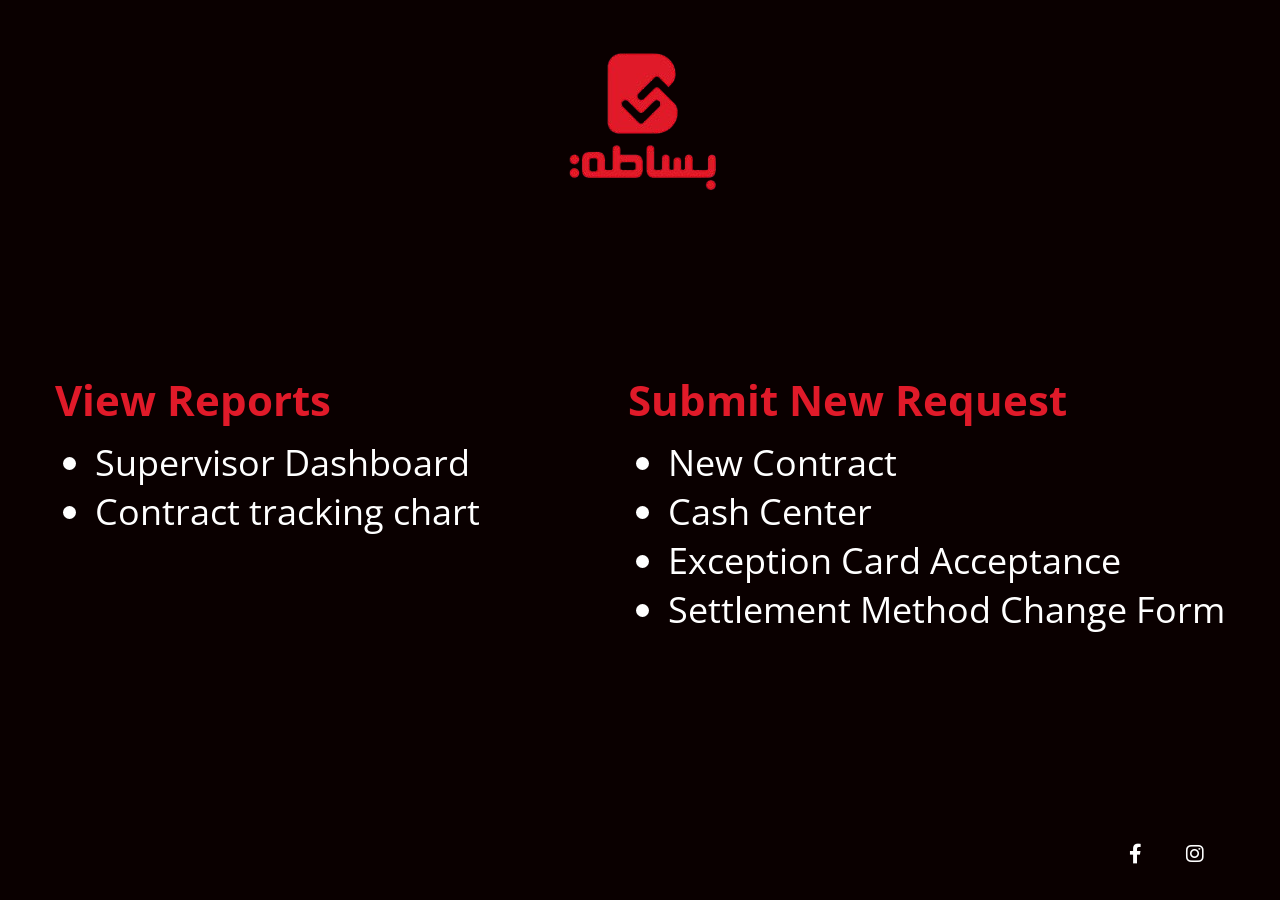
==== commit 217eb283: "Add files via upload" ====
--- a/index.html
+++ b/index.html
@@ -4,346 +4,57 @@
         <meta charset="UTF-8">
         <meta http-equiv="X-UA-Compatible" content="IE=edge">
         <meta name="viewport" content="width=device-width, initial-scale=1.0">
-        <!--import css file-->
-        <link rel="stylesheet" href="css/mainpage.css">  
-        <!--awesome icon file-->
+        <!-- import css file -->
+        <link rel="stylesheet" href="css/main.css">
+        <!-- import fronts awesome library -->
         <link rel="stylesheet" href="css/all.min.css">
-        <!-- js file -->
-        <script src=""></script>
-        <!--font style-->
+        <!-- import font style -->
         <link rel="preconnect" href="https://fonts.googleapis.com">
         <link rel="preconnect" href="https://fonts.gstatic.com" crossorigin>
-        <link href="https://fonts.googleapis.com/css2?family=Cairo:wght@200;300;400;600;700;900&family=Pacifico&display=swap" rel="stylesheet"> 
-        <!--title page tab-->
-        <title>Amr Hussain | Portfolio</title>
-        <link rel="shortcut icon" href="images/24294137_1676708622393645_2282482424281704878_n_1676708622393645.jpg">
+        <link href="https://fonts.googleapis.com/css2?family=Outfit:wght@400;700&family=Poppins:ital,wght@0,600;1,300&display=swap" rel="stylesheet"> 
+        <link rel="preconnect" href="https://fonts.googleapis.com">
+        <link rel="preconnect" href="https://fonts.gstatic.com" crossorigin>
+        <link href="https://fonts.googleapis.com/css2?family=Open+Sans&family=Outfit:wght@400;700&family=Poppins:ital,wght@0,600;1,300&display=swap" rel="stylesheet">  
+        <title>Basata Operations Center</title>
     </head>
-    <body id="body">
-
-        <!-- header -->
-        <div id="nav-bar" class="nav-bar">
-            <div class="container-nav-bar">
-                <div class="main-div0">
-                    <div class="logo-div0">
-                        <div class="logoo">
-                            <span>Amr</span>
-                            <span> Hussain</span>
-                        </div>
-                    </div>
-                    <div class="ul-div0">
+    <body>
+        <nav>
+            <div class="container">
+                    <img src="images/EP-removebg-preview.png">
+            </div> 
+        </nav>
+        <header>
+            <div class="container">
+                <div class="box">
+                    <div>
+                        <h3>View Reports</h3>
                         <ul>
-                            <li><a href="#header">Home</a></li>
-                            <li><a href="#about-me">About Me</a></li>
-                            <li><a href="#what-i-do">What I Do?</a></li>
-                            <li><a href="#my-skills">My Skills</a></li>
-                            <li><a href="#my-projects">My Projects</a></li>
-                            <li><a href="#contact-me">Contact Me</a></li>
-                            <li class="night_light_mood">
-                                <i class="fas fa-moon" id="fas fa-moon"></i>
-                                <i class="fas fa-sun" id="fas fa-sun"></i>
-                            </li>
-                            <li><a href="https://drive.google.com/file/d/1WFa6tpm-2-0cqiLb13MuUr87xHEhuI08/view?usp=sharing" target="blank"><div class="cv">Download C.V</div></a></li>
-                            
+                            <li><a target="_blank" href="https://docs.google.com/spreadsheets/d/1WXnX92oB_nkAUDnhm4jf2RB4WzyBDeldY-2bdvceOf4/edit?gid=939497068#gid=939497068">Supervisor Dashboard</a></li>
+                            <li><a target="_blank" href="https://docs.google.com/spreadsheets/d/1Y59pWwpFXVETlaNR4mlgy94qxAnIStgnaUwWIi-IfEI/edit?ouid=100402047557437315610&usp=sheets_home&ths=true">Contract tracking chart</a></li>
                         </ul>
                     </div>
-                    <div class="list-icon_open" id="menu_icon_open">
-                        <i class="fas fa-bars"></i>
-                    </div>
-                    <div class="list-icon_open" id="menu_icon_close">
-                        <i class="fas fa-times"></i>
+                    <div>
+                        <h3>Submit New Request</h3>
+                        <ul>
+                            <li><a target="_blank"
+                                    href="https://docs.google.com/spreadsheets/d/1cQHWlHGyWiN4EG5W15iE_U0dbmdBJ9dFJcGYJP3teq0/edit?ouid=100402047557437315610&usp=sheets_home&ths=true">New Contract</a></li>
+                            <li><a target="_blank"
+                                    href="https://docs.google.com/spreadsheets/d/19suQV13TpJLRgP2OopTctn1qnL5deKsrofCgjhPIFBE/edit?gid=0#gid=0">Cash Center</a>
+                                </li>
+                            <li><a href="https://docs.google.com/spreadsheets/d/14_WJVE7u2HrlHI0vWVIMZFE3l0KBpwU6lKV5D_RLfTI/edit?gid=0#gid=0">Exception Card Acceptance</a></li>
+                            <li><a href="https://docs.google.com/spreadsheets/d/14_WJVE7u2HrlHI0vWVIMZFE3l0KBpwU6lKV5D_RLfTI/edit?gid=0#gid=0">Settlement Method Change Form</a></li>
+                        </ul>
                     </div>
                 </div>
             </div>
-        </div>
-            <div class="menu-for-mobile" id="mobile_menu">
-                <ul>
-                    <li class="link"><a href="#header">Home</a></li>
-                    <li class="link"><a href="#about-me">About Me</a></li>
-                    <li class="link"><a href="#what-i-do">What I Do?</a></li>
-                    <li class="link"><a href="#my-skills">My Skills</a></li>
-                    <li class="link"><a href="#my-projects">My Projects</a></li>
-                    <li class="link"><a href="#contact-me">Contact Me</a></li>
-                    <li class="night_light_mood">
-                        <i class="fas fa-moon" id="fas fa-moon_mobile"></i>
-                        <i class="fas fa-sun" id="fas fa-sun_mobile"></i>
-                    </li>
-                    <li class="link"><a href="https://drive.google.com/file/d/1WFa6tpm-2-0cqiLb13MuUr87xHEhuI08/view?usp=sharing" target="blank"><div class="cv">Download C.V</div></a></li>
-                </ul>
-            </div>
-        <!-- Header -->
-        <section id="header" class="header">
+        </header>
+        <footer>
             <div class="container">
-                <div class="main-div1">
-                    <div class="header_p">
-                        <h1>Hi, I'm Freelancer</h1>
-                        <h3>I'm Front-End Developer</h3>
-                        <p >My Name's Amr Hussain, I'm Front-End Developer, I hope you like my Portfolio</p>
-                        <div class="buttons-of-header">
-                            <a class="button-header" href="#my-projects"><span>View My Works</span></a>
-                            <a href="#contact-me"><span class="contact-link">Contact Me</span><i class="fas fa-arrow-circle-down"></i></a>
-                        </div>
-                        
-                    </div>
-                    <div class="d2">
-                        <div class="heade-img" >
-                            <img src="images/Asset 2.png" alt="_blank">
-                        </div>
-                    </div>
-                </div>
-                <div class="down-arrow">
-                    <i class="fas fa-angle-double-down"></i>
+                <div class="icons-box">
+                    <div><a href="https://www.facebook.com/BasataEgypt"><i class="fa-brands fa-facebook-f"></i></a></div>
+                    <div><a href="https://www.instagram.com/Basata_Pay?fbclid=IwY2xjawRi8chleHRuA2FlbQIxMABicmlkETFEc2N1SEFWNTA5ZFhXM0Rpc3J0YwZhcHBfaWQQMjIyMDM5MTc4ODIwMDg5MgABHvJ1CLzSIR7fH4_-lhLUOqZBogC1MvYa-jwiyBNckouAqX4doJavyhbu6PCH_aem_0__38T9RaUEWgxZtlbD7Cw"><i class="fa-brands fa-instagram"></i></a></div>
                 </div>
             </div>
-        </section>
-        <!-- About Me -->
-        <section id="about-me" class="about-me">
-            <div class="container">
-                <div class="main-div2">
-                    <span class="as1">About Me</span>
-                    <span class="as2">Know Me More</span>
-                </div>
-                <div class="my-name">
-                    <div class="d1">
-                        <span>Hi, I'm </span>
-                        <span>Amr Hussain</span>
-                        <p>I'm a designer & developer with a passion for web design. I enjoy developing simple, clean and slick websites that provide real value to the end user. Thousands of clients have procured exceptional results while working with me. Delivering work within time and budget which meets client’s requirements is our moto.</p>
-                    </div>
-                    <div class="d2">
-                        <div class="d2-d1">
-                            <div></div>
-                            <h3>2</h3>
-                        </div>
-                        <div class="d2-d2">
-                            <span>Years of <span>Experiance</span></span>
-                        </div>
-                    </div>
-                </div>
-                <div class="list-about-me">
-                    <ul>
-                        <li><h1>Name:</h1><p>Amr Hussain</p></li>
-                        <li><h1>E-Mail:</h1><p>amrhussain95@outlook.com</p></li>
-                        <li><h1>Date of Birth:</h1><p>9 May, 1995</p></li>
-                        <li><h1>From:</h1><p>Cairo, Egypt</p></li>
-                    </ul>
-                </div>
-            </div>
-        </section>
-        <!-- what i do -->
-        <section id="what-i-do" class="what-i-do">
-            <div class="container">
-                <div class="main-div3">
-                    <span class="as1">What I Do?</span>
-                    <span class="as2">How I can help your next project</span>
-                </div>
-                <div class="table">
-                    <div>
-                        <i class="fas fa-pencil-ruler"></i>
-                        <h3>Web Development</h3>
-                        <p>Lorem Ipsum is simply dummy text of the printing and typesetting industry. Lorem Ipsum has been the industry’s
-                            standard dummy text.</p>
-                    </div>
-                    <div>
-                        <i class="fas fa-chart-line"></i>
-                        <h3>Web Testing</h3>
-                        <p>Lorem Ipsum is simply dummy text of the printing and typesetting industry. Lorem Ipsum has been the industry’s
-                            standard dummy text.</p>
-                    </div>
-                    <div>
-                        <i class="fas fa-desktop"></i>
-                        <h3>Web Design</h3>
-                        <p>Lorem Ipsum is simply dummy text of the printing and typesetting industry. Lorem Ipsum has been the industry’s standard dummy text.</p>
-                    </div>
-                </div>
-            </div>
-        </section>
-        <!-- my skills -->
-        <section id="my-skills" class="my-skills">
-            <div class="container">
-                <div class="main-div4">
-                    <span class="as1">My Skills</span>
-                    <span class="as2">Tools and technologies i used</span>
-                </div>
-                <div class="skills">
-                        <div class="left-skills">
-                            <div><h3><img class="skills_icons" src="images/Skills Icons/html-5.png">HTML</h3></div>
-                            <div class="skills-container">
-                                <div class="html-precentage" name="skill" data-width="95%" data-value="0%"><span class="spanSkill" data-numberValue="95"></span><span>%</span></div>
-                            </div>
-                            
-                            <div><h3><img class="skills_icons" src="images/Skills Icons/css-3.png">CSS</h3></div>
-                            <div class="skills-container">
-                                <div class="css-precentage" name="skill" data-width="90%" data-value="0%"><span class="spanSkill" data-numberValue="90"></span><span>%</span></div>
-                            </div>
-                            <div><h3><img class="skills_icons" src="images/Skills Icons/js.png">JavaScript</h3></div>
-                            <div class="skills-container">
-                                <div class="js-precentage" name="skill" data-width="80%" data-value="0%"><span class="spanSkill" data-numberValue="80"></span><span>%</span></div>
-                            </div> 
-                            <div><h3><img class="skills_icons" src="images/Skills Icons/bootstrap.png">Bootstrap</h3></div>
-                            <div class="skills-container">
-                                <div class="bt-precentage" name="skill" data-width="90%" data-value="0%"><span class="spanSkill" data-numberValue="90"></span><span>%</span></div>
-                            </div> 
-                        </div> 
-                        <div class="right-skills">
-                            <div><h3><img class="skills_icons" src="images/Skills Icons/Sass logo.png">SASS</h3></div>
-                            <div class="skills-container">
-                                <div class="pho-precentage" name="skill" data-width="95%" data-value="0%"><span class="spanSkill" data-numberValue="95"></span><span>%</span></div>
-                            </div> 
-                            <div><h3><img class="skills_icons" src="images/Skills Icons/gulp logo.png">Gulp.JS</h3></div>
-                            <div class="skills-container">
-                                <div class="ill-precentage" name="skill" data-width="90%" data-value="0%"><span class="spanSkill" data-numberValue="90"></span><span>%</span></div>
-                            </div>
-                                <div><h3><img class="skills_icons" src="images/Skills Icons/pugjs.png">Pug.JS</h3></div>
-                            <div class="skills-container">
-                                <div class="in-precentage" name="skill" data-width="70%" data-value="0%"><span class="spanSkill" data-numberValue="70"></span><span>%</span></div>
-                            </div> 
-                            <div><h3><img class="skills_icons" src="images/Skills Icons/Vuejs.png">Vue.JS</h3></div>
-                            <div class="skills-container">
-                                <div class="xd-precentage" name="skill" data-width="95%" data-value="0%"><span class="spanSkill" data-numberValue="95"></span><span>%</span></div>
-                            </div>                
-                        </div>
-                    </div>
-                    
-                </div>
-                <div class="cv-skills">
-                    <a id="cv2" class="cv2" href="https://drive.google.com/file/d/1WFa6tpm-2-0cqiLb13MuUr87xHEhuI08/view?usp=sharing" target="blank">Download C.V</a>
-            </div>
-        </section>
-        <!-- my projects -->
-        <section id="my-projects" class="my-projects">
-            <div class="container">
-                <div class="section-title">
-                <span class="as1">My Projects</span>
-                <span class="as2">Some of My Works</span>
-                </div>
-                <div class="main-div5">
-                    <div class="header-page">
-                        <div class="balls"></div>
-                        <div class="balls"></div>
-                        <div class="balls"></div>
-                    </div>
-                    <div class="projects-monitor">
-                        <div class="list">
-                            <ul>
-                                <li>HTML & CSS</li>
-                                <li>Java Script</li>
-                                <li>Bootstrap</li>
-                                <li>HTML & CSS</li>
-                                <li>HTML & CSS</li>
-                            </ul>
-                        </div>
-                        <div class="projects">
-                            <div class="project-box">
-                                <h3 class="title">Unbox Store</h3>
-                                <div class="go-to">Preview</div>
-                                <div class="like-icon"><i class="fas fa-thumbs-up"></i></div>
-                                <div class="reply-icon"><i class="fas fa-reply"></i></div>
-                            </div>
-                            <div class="project-box">
-                                <h3 class="title">Portfolio</h3>
-                                <div class="go-to">Preview</div>
-                                <div class="like-icon"><i class="fas fa-thumbs-up"></i></div>
-                                <div class="reply-icon"><i class="fas fa-reply"></i></div>
-                            </div>
-                            <div class="project-box">
-                                <h3 class="title">Landing Page of Matjer X</h3>
-                                <div class="go-to">Preview</div>
-                                <div class="like-icon"><i class="fas fa-thumbs-up"></i></div>
-                                <div class="reply-icon"><i class="fas fa-reply"></i></div>
-                            </div>
-                            <div class="project-box">
-                                <h3 class="title">Simple Calculator</h3>
-                                <div class="go-to">Preview</div>
-                                <div class="like-icon"><i class="fas fa-thumbs-up"></i></div>
-                                <div class="reply-icon"><i class="fas fa-reply"></i></div>
-                            </div>
-                            <div class="project-box">
-                                <h3 class="title">Beauty Soul</h3>
-                                <div class="go-to">Preview</div>
-                                <div class="like-icon"><i class="fas fa-thumbs-up"></i></div>
-                                <div class="reply-icon"><i class="fas fa-reply"></i></div>
-                            </div>
-                            <div class="project-box">
-                                <h3 class="title">LOGO</h3>
-                                <div class="go-to">Preview</div>
-                                <div class="like-icon"><i class="fas fa-thumbs-up"></i></div>
-                                <div class="reply-icon"><i class="fas fa-reply"></i></div>
-                            </div>
-                            <div class="project-box">
-                                <h3 class="title">Huddle</h3>
-                                <div class="go-to">Preview</div>
-                                <div class="like-icon"><i class="fas fa-thumbs-up"></i></div>
-                                <div class="reply-icon"><i class="fas fa-reply"></i></div>
-                            </div>
-                            <div class="project-box">
-                                <h3 class="title">Kasper</h3>
-                                <div class="go-to">Preview</div>
-                                <div class="like-icon"><i class="fas fa-thumbs-up"></i></div>
-                                <div class="reply-icon"><i class="fas fa-reply"></i></div>
-                            </div>
-                            <div class="project-box">
-                                <h3 class="title">QR Scanner</h3>
-                                <div class="go-to">Preview</div>
-                                <div class="like-icon"><i class="fas fa-thumbs-up"></i></div>
-                                <div class="reply-icon"><i class="fas fa-reply"></i></div>
-                            </div>
-                        </div>
-                    </div>
-                </div>
-            </div>
-        </section>      
-        <!-- Contact Me -->
-        <section id="contact-me" class="before-footer">
-            <div class="container">
-                <div class="main-div10">
-                    <div class="d1-before-footer">
-                        <h1>Let's get in touch</h1>
-                        <p class="p1">I enjoy discussing new projects and design challenges. Please share as much info, as possible so we can get the most out of our first catch-up.</p>
-                        <h2>Living in:</h2>
-                        <p>Cairo, Egypt.</p>
-                        <h2>Call:</h2>
-                        <p>(+20) 109 524 245 1</p>
-                        <ul>
-                            <li><a class="facebook" href="https://www.facebook.com/profile.php?id=100021500842280" title="My Profile on Facebook" target="blank"><i class="fab fa-facebook"></i></a></li>
-                            <li><a class="twitter" title="My Profile on Twitter" href="https://twitter.com/AmrHuss10971486" target="blank"><i class="fab fa-twitter"></i></a></li>
-                            <li><a class="insta" title="My Profile on Instagram" href="https://www.instagram.com/amrhussain95/" target="blank"><i class="fab fa-instagram"></i></a></li>
-                            <li><a class="github" title="My Profile on Github" href="https://github.com/AmrHussain" target="blank"><i class="fab fa-github"></i></a></li>
-                            <li><a class="linked-in" title="My Profile on Linked in" href="https://www.linkedin.com/in/amr-hussain-0599191b7/" target="blank"><i class="fab fa-linkedin"></i></a></li>
-                        </ul>
-                    </div>
-                    <div class="d2-before-footer">
-                        <div>
-                            <h1>Estimate your Project?</h1>
-                        </div>
-                        <div>
-                            <label>What is Your Name:</label>
-                            <input type="text">
-                        </div>
-                        <div>
-                            <label>Your Email Address:</label>
-                            <input type="email">
-                        </div>
-                        <div>
-                            <label>How can I Help you?:</label>
-                            <textarea></textarea>
-                        </div>
-                        <div>
-                            <span class="button-before-footer">Send<i class="fas fa-arrow-right"></i></span>
-                        </div>
-                        
-                    </div>
-                </div>
-            </div>
-        </section>
-        <!-- footer -->
-        <section class="footer">
-            <span>Copyright © 2021 <span class="amr">AMR</span>. All Rights Reserved.</span>
-            <span>Designed by <span class="amr-design">AMR Design</span></span>
-        </section>
-        <!--Up Arrow -->
-        <div class="arrow-icon" id="btn_upToTop">
-            <i class="fas fa-chevron-up" id="up_arrow"></i>
-        </div>
-        <!-- Js File Import -->
-        <script src="JavaScript/main.js"></script>
+        </footer>
     </body>
-</html> +</html>
--- a/css/main.css
+++ b/css/main.css
@@ -0,0 +1,252 @@
+/* ............................................................................global rules .....................................................................................*/
+
+*{
+    box-sizing: border-box;
+    padding: 0;
+    margin: 0;
+}
+
+
+
+/* ......................................................................... Media Querry Codes ...............................................................................*/
+
+
+.container{
+    margin: 0 auto;
+}
+
+/* small mobile screen */
+@media (max-width:490px){
+
+    .container{
+        margin: 0 10px;
+        width: auto;
+    }
+}
+
+/* large mobile screen */
+@media (min-width:490px) and (max-width:768px){
+
+    .container{
+        margin: 0 50px;
+        max-width: 600px;
+    }
+}
+/* <!-- small --> */
+
+@media (min-width:768px) and (max-width:992px){
+
+.container{
+    max-width: 800px;
+}
+
+}
+/* <!-- medium --> */
+@media (min-width:992px) and  (max-width:1200px){
+
+.container{
+    width: 970px;
+}
+
+}
+/* <!-- larg --> */
+@media (min-width:1200px){
+
+.container{
+    width: 1170px;
+}
+
+}
+
+
+/* ...............................................................................colors panel......................................................................................... */
+
+
+/*................................................................................. body............................................................................................. */
+
+body{
+    display: grid;
+    grid-template-columns: repeat(5, 1fr);
+    grid-template-rows: 15% 75% 10%;
+    grid-template-areas: 
+    " nav nav nav nav nav"
+    "header header header header header"
+    "footer footer footer footer footer";
+    justify-content: center;
+    align-items: center;
+    font-family: 'Open Sans', sans-serif;
+    background-size: contain;
+    background-attachment: fixed;
+    background-repeat: no-repeat;
+    background-color: var(--backgound-color);
+    height: 100vh;
+    color: #ffffff;
+    background-color: #0A0000;
+}
+
+
+a{
+    color: #ffffff;
+    text-decoration: none;
+}
+
+/* .................................................................................navbar............................................................................................ */
+nav{
+    display: block;
+    width: 100vw ;
+}
+
+nav .container{
+    margin-top: 100px;
+    display: flex;
+    justify-content: center;
+    justify-items: center;
+
+}
+    
+
+
+
+
+
+/* ......................................................................................header........................................................................................ */
+
+header{
+    grid-area: header;
+    text-align: left;
+}
+
+header div h3 {
+    margin-top: 60px;
+    color: #e01a29;
+
+}
+
+header div ul{
+    margin-left: 40px;
+    margin-top: 10px;
+}
+header div ul li a:hover{
+    color: #e01a29;
+    font-weight: bold;
+    transition:.3s;
+    
+}
+i:hover{
+    color: #e01a29;
+    transition: .3s;
+}
+header .container .box{
+    display: flex;
+    flex-flow: row wrap;
+    justify-content: space-between;
+    align-items: top;
+    font-size: 36px;
+}
+
+
+
+@media (min-width:768px) and (max-width:992px){
+    header .container .box{
+        flex-flow: column wrap;
+        justify-content: space-between;
+        
+    }
+
+    header .container .box  div:first-child,
+    header .container .box  div:last-child{
+        width: 100%;
+    }
+
+    header .container .box  div h1{
+        margin-top: 50px;
+        text-align: center;
+        font-size: 35px;
+    
+    }
+    header .container .box  div p{
+        text-align: center;
+        font-size: 15px;
+    
+    }
+
+    header .container .box  div:first-child img{
+        width: 80%;
+    }
+
+    header .container .box  div button{
+        align-self: center;
+        padding: 18px 100px;
+    }
+}
+
+@media (max-width:768px){
+
+    header .container .box{
+        flex-flow: column wrap;
+        justify-content: space-between;
+        
+    }
+
+    header .container .box  div:first-child,
+    header .container .box  div:last-child{
+        width: 100%;
+    }
+
+    header .container .box  div h1{
+        margin-top: 50px;
+        text-align: center;
+        font-size: 25px;
+    
+    }
+    header .container .box  div p{
+        text-align: center;
+        font-size: 15px;
+    
+    }
+
+    header .container .box  div:first-child img{
+        width: 100%;
+    }
+
+    header .container .box  div button{
+        align-self: center;
+        padding: 18px 50px;
+    }
+}
+
+/* ..................................................................................footer......................................................................................... */
+
+footer{
+    grid-area: footer;
+}
+
+.icons-box{
+    display: flex;
+    justify-content: flex-end;
+}
+
+footer .container .icons-box div {
+    display: flex;
+    justify-content: center;
+    align-items: center;
+    margin: 0 10px;
+    width: 40px;
+    height: 40px;
+    border: .5px solid var(--background-color);
+    border-radius: 50%;
+}
+
+footer div i{
+    font-size: 20px;
+    color: var(--background-color);
+}
+
+@media (max-width:992px){
+    .icons-box{
+        display: flex;
+        justify-content: center;
+    }
+
+}
+
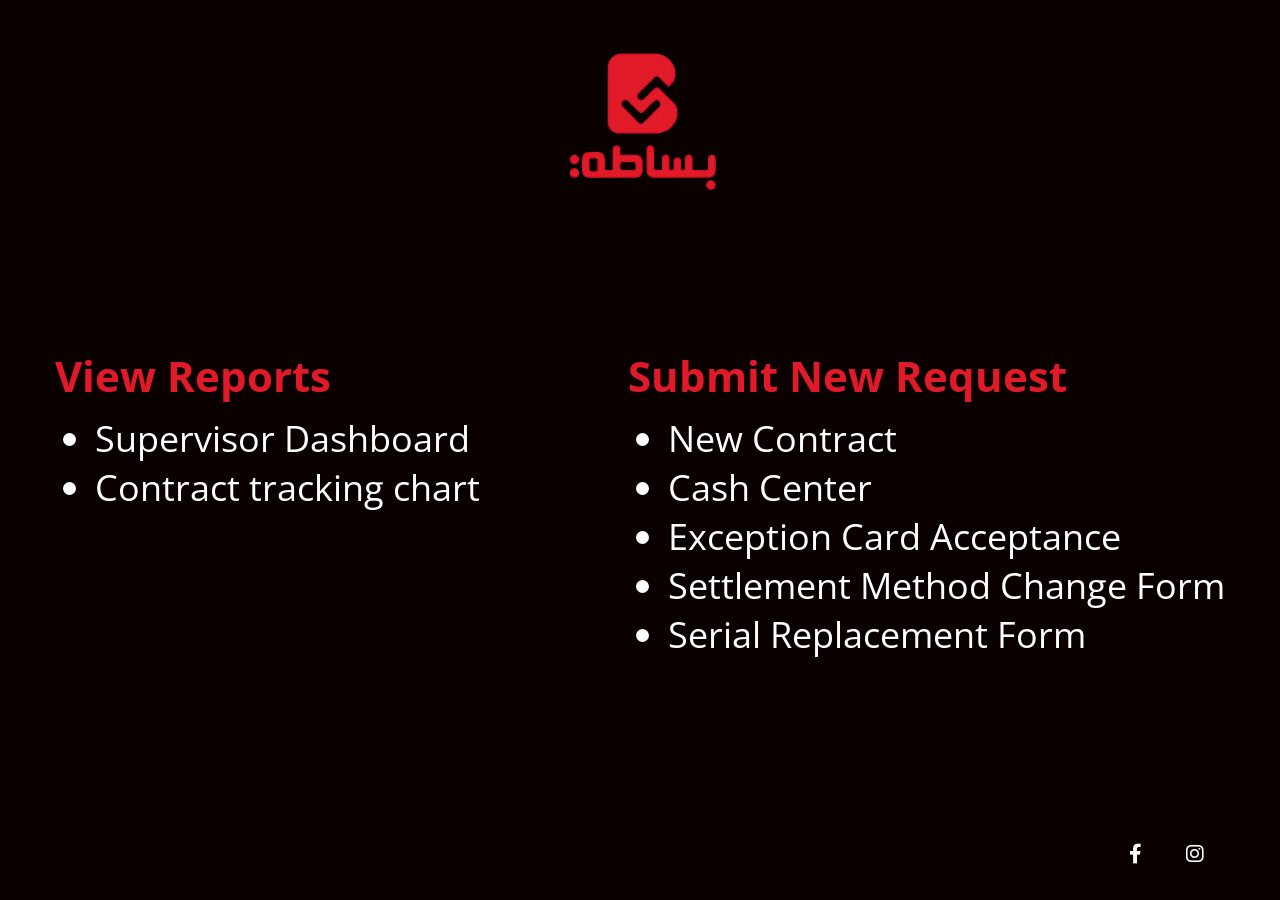
==== commit 1f265c9d: "Update index.html" ====
--- a/index.html
+++ b/index.html
@@ -42,7 +42,8 @@
                                     href="https://docs.google.com/spreadsheets/d/19suQV13TpJLRgP2OopTctn1qnL5deKsrofCgjhPIFBE/edit?gid=0#gid=0">Cash Center</a>
                                 </li>
                             <li><a href="https://docs.google.com/spreadsheets/d/14_WJVE7u2HrlHI0vWVIMZFE3l0KBpwU6lKV5D_RLfTI/edit?gid=0#gid=0">Exception Card Acceptance</a></li>
-                            <li><a href="https://docs.google.com/spreadsheets/d/14_WJVE7u2HrlHI0vWVIMZFE3l0KBpwU6lKV5D_RLfTI/edit?gid=0#gid=0">Settlement Method Change Form</a></li>
+                            <li><a href="https://docs.google.com/forms/d/15Gp3TtmLPC--ePzjm27U6-cSsnrUgMJSqLoy8CU1wJo/edit">Settlement Method Change Form</a></li>
+                             <li><a href="https://docs.google.com/spreadsheets/d/1EVWv7XprxNNmyiGhcD32kWY1OwVpLdtEhortCZvMvrg/edit?gid=0#gid=0">Serial Replacement Form</a></li>
                         </ul>
                     </div>
                 </div>
@@ -57,4 +58,4 @@
             </div>
         </footer>
     </body>
-</html>+</html>
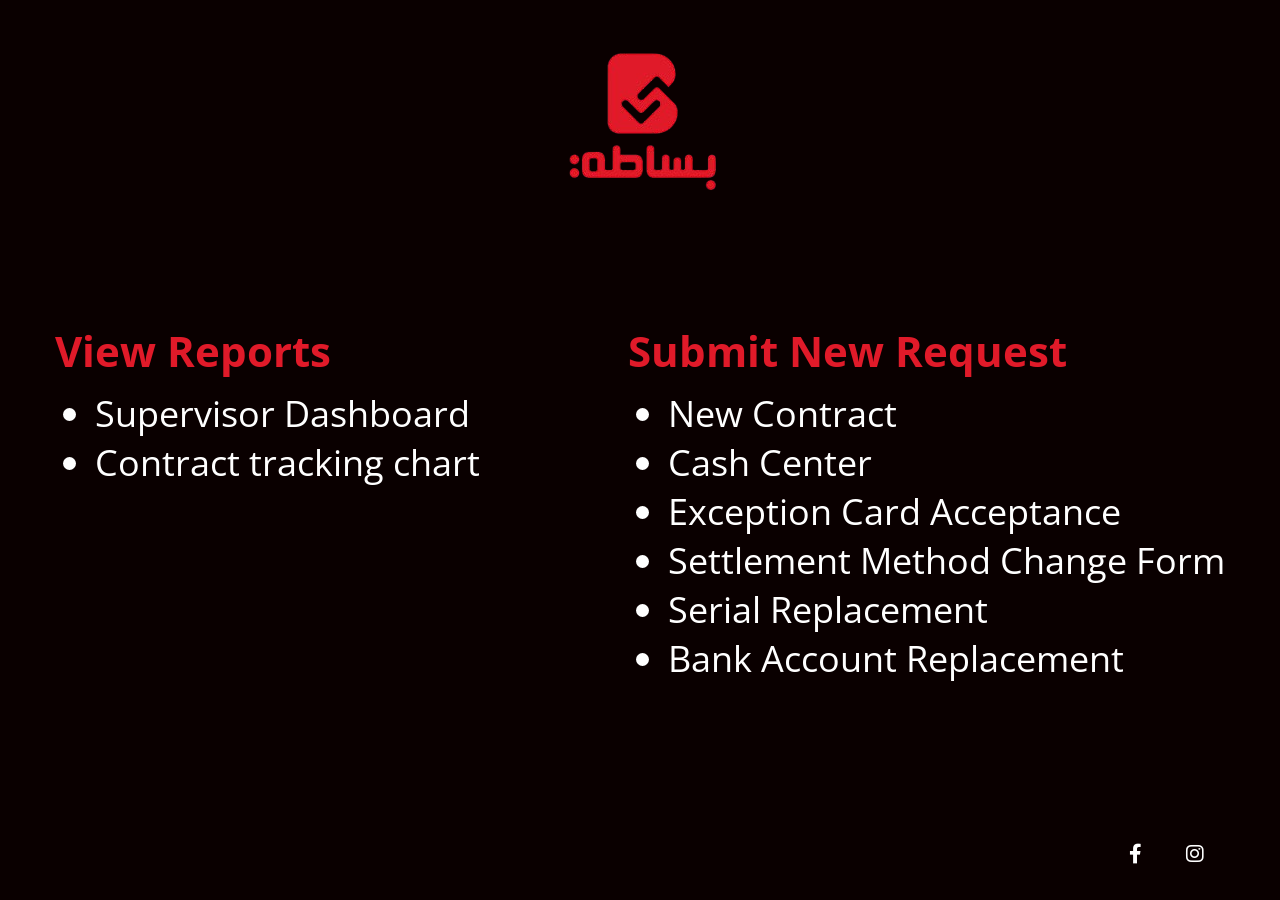
==== commit f0a713f0: "Update index.html" ====
--- a/index.html
+++ b/index.html
@@ -43,7 +43,8 @@
                                 </li>
                             <li><a href="https://docs.google.com/spreadsheets/d/14_WJVE7u2HrlHI0vWVIMZFE3l0KBpwU6lKV5D_RLfTI/edit?gid=0#gid=0">Exception Card Acceptance</a></li>
                             <li><a href="https://docs.google.com/forms/d/15Gp3TtmLPC--ePzjm27U6-cSsnrUgMJSqLoy8CU1wJo/edit">Settlement Method Change Form</a></li>
-                             <li><a href="https://docs.google.com/spreadsheets/d/1EVWv7XprxNNmyiGhcD32kWY1OwVpLdtEhortCZvMvrg/edit?gid=0#gid=0">Serial Replacement Form</a></li>
+                             <li><a href="https://docs.google.com/spreadsheets/d/1EVWv7XprxNNmyiGhcD32kWY1OwVpLdtEhortCZvMvrg/edit?gid=0#gid=0">Serial Replacement</a></li>
+                            <li><a href="https://docs.google.com/spreadsheets/d/1Xm4ynZpCZLfPaBjBeT7MGgobNH2URFrhU96BI5d6oyY/edit?gid=0#gid=0">Bank Account Replacement</a></li>
                         </ul>
                     </div>
                 </div>
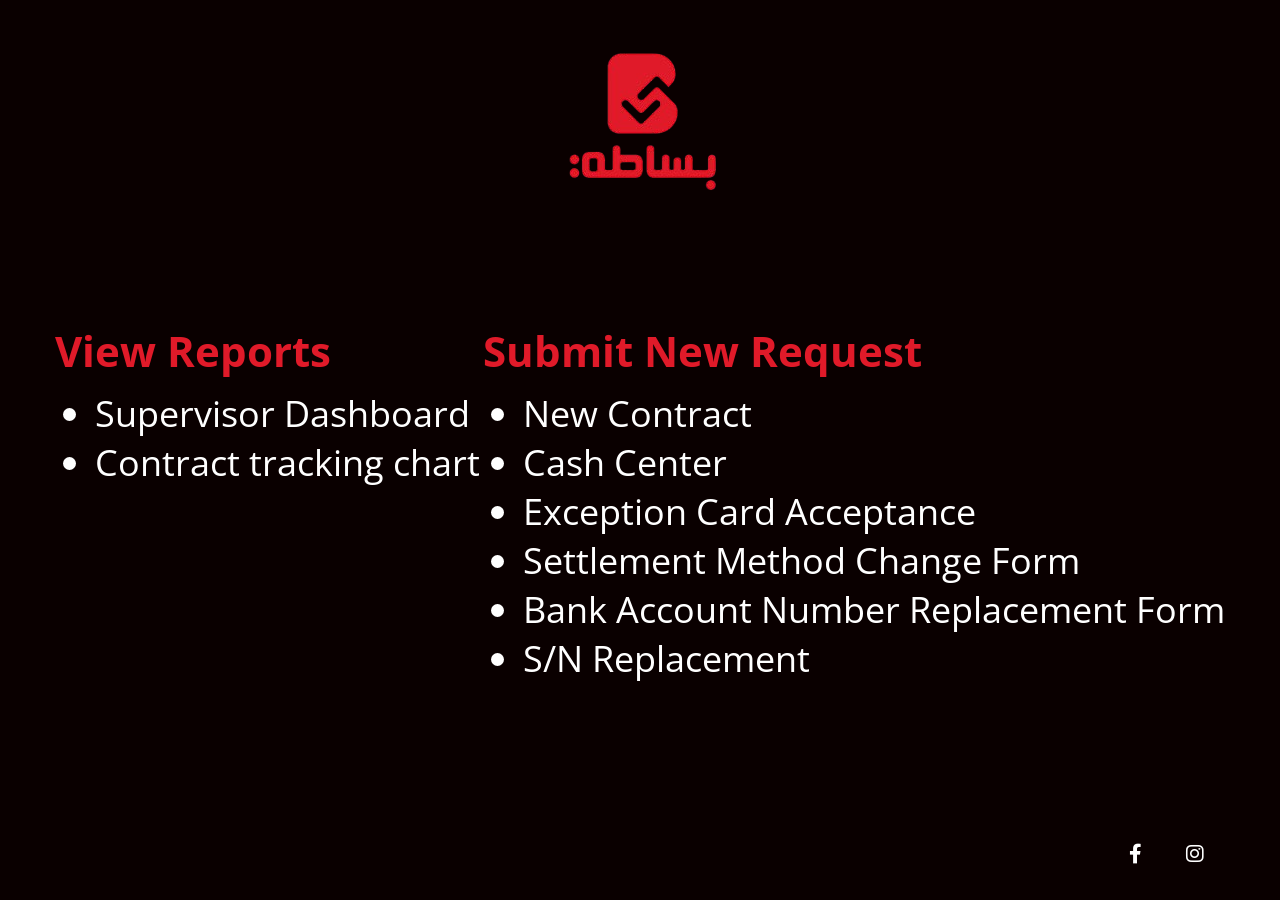
==== commit a4e0e9b9: "Update index.html" ====
--- a/index.html
+++ b/index.html
@@ -41,10 +41,11 @@
                             <li><a target="_blank"
                                     href="https://docs.google.com/spreadsheets/d/19suQV13TpJLRgP2OopTctn1qnL5deKsrofCgjhPIFBE/edit?gid=0#gid=0">Cash Center</a>
                                 </li>
-                            <li><a href="https://docs.google.com/spreadsheets/d/14_WJVE7u2HrlHI0vWVIMZFE3l0KBpwU6lKV5D_RLfTI/edit?gid=0#gid=0">Exception Card Acceptance</a></li>
-                            <li><a href="https://docs.google.com/forms/d/15Gp3TtmLPC--ePzjm27U6-cSsnrUgMJSqLoy8CU1wJo/edit">Settlement Method Change Form</a></li>
-                             <li><a href="https://docs.google.com/spreadsheets/d/1EVWv7XprxNNmyiGhcD32kWY1OwVpLdtEhortCZvMvrg/edit?gid=0#gid=0">Serial Replacement</a></li>
-                            <li><a href="https://docs.google.com/spreadsheets/d/1Xm4ynZpCZLfPaBjBeT7MGgobNH2URFrhU96BI5d6oyY/edit?gid=0#gid=0">Bank Account Replacement</a></li>
+                            <li><a target="_blank" href="https://docs.google.com/spreadsheets/d/14_WJVE7u2HrlHI0vWVIMZFE3l0KBpwU6lKV5D_RLfTI/edit?gid=0#gid=0">Exception Card Acceptance</a></li>
+                            <li><a target="_blank" href="https://docs.google.com/forms/d/15Gp3TtmLPC--ePzjm27U6-cSsnrUgMJSqLoy8CU1wJo/edit">Settlement Method Change Form</a></li>
+                            <li><a target="_blank" href="https://docs.google.com/forms/d/e/1FAIpQLScOw0r6UCrnssVdXW2bpMfmImWKAlap4NNjR2_9i1tdyrVsHA/viewform?usp=dialog">Bank Account Number Replacement Form</a></li>
+                            <li><a target="_blank" href="https://docs.google.com/spreadsheets/d/1EVWv7XprxNNmyiGhcD32kWY1OwVpLdtEhortCZvMvrg/edit?gid=0#gid=0">S/N Replacement</a></li>
+                            
                         </ul>
                     </div>
                 </div>
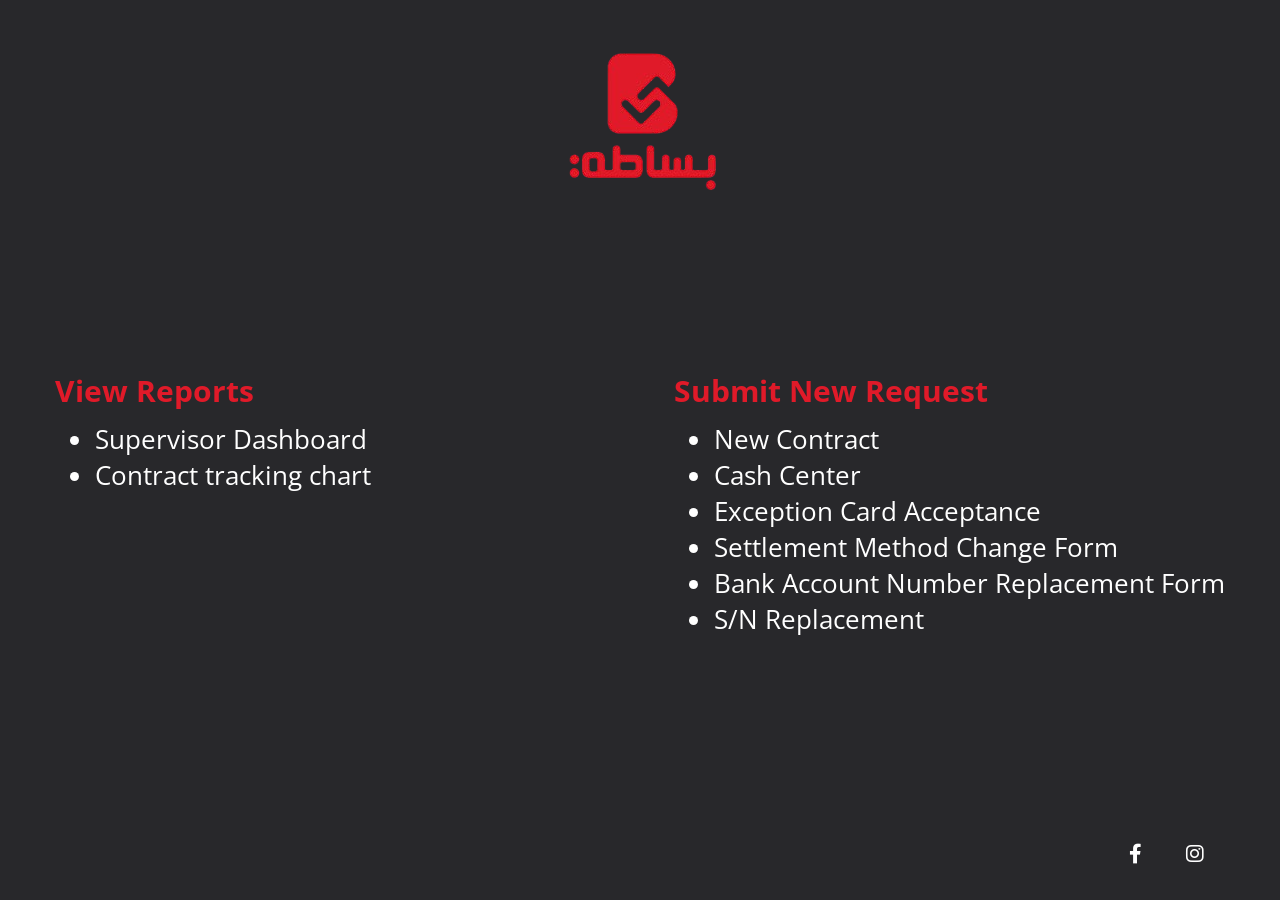
==== commit e43d6069: "Update index.html" ====
--- a/index.html
+++ b/index.html
@@ -42,7 +42,7 @@
                                     href="https://docs.google.com/spreadsheets/d/19suQV13TpJLRgP2OopTctn1qnL5deKsrofCgjhPIFBE/edit?gid=0#gid=0">Cash Center</a>
                                 </li>
                             <li><a target="_blank" href="https://docs.google.com/spreadsheets/d/14_WJVE7u2HrlHI0vWVIMZFE3l0KBpwU6lKV5D_RLfTI/edit?gid=0#gid=0">Exception Card Acceptance</a></li>
-                            <li><a target="_blank" href="https://docs.google.com/forms/d/15Gp3TtmLPC--ePzjm27U6-cSsnrUgMJSqLoy8CU1wJo/edit">Settlement Method Change Form</a></li>
+                            <li><a target="_blank" href="https://docs.google.com/forms/d/e/1FAIpQLSex92l0f0P0Hk-r-aLyUmaysn7mrUE2QguJHuWJOZX4uLJ-Ng/viewform?usp=dialog">Settlement Method Change Form</a></li>
                             <li><a target="_blank" href="https://docs.google.com/forms/d/e/1FAIpQLScOw0r6UCrnssVdXW2bpMfmImWKAlap4NNjR2_9i1tdyrVsHA/viewform?usp=dialog">Bank Account Number Replacement Form</a></li>
                             <li><a target="_blank" href="https://docs.google.com/spreadsheets/d/1EVWv7XprxNNmyiGhcD32kWY1OwVpLdtEhortCZvMvrg/edit?gid=0#gid=0">S/N Replacement</a></li>
                             
--- a/css/main.css
+++ b/css/main.css
@@ -81,7 +81,7 @@
     background-color: var(--backgound-color);
     height: 100vh;
     color: #ffffff;
-    background-color: #0A0000;
+    background-color: #28282B;
 }
 
 
@@ -125,6 +125,7 @@
 header div ul{
     margin-left: 40px;
     margin-top: 10px;
+    white-space: normal;
 }
 header div ul li a:hover{
     color: #e01a29;
@@ -136,13 +137,15 @@
     color: #e01a29;
     transition: .3s;
 }
+
 header .container .box{
     display: flex;
     flex-flow: row wrap;
     justify-content: space-between;
-    align-items: top;
-    font-size: 36px;
-}
+    align-items: top; 
+    font-size: 26px;
+}
+
 
 
 
